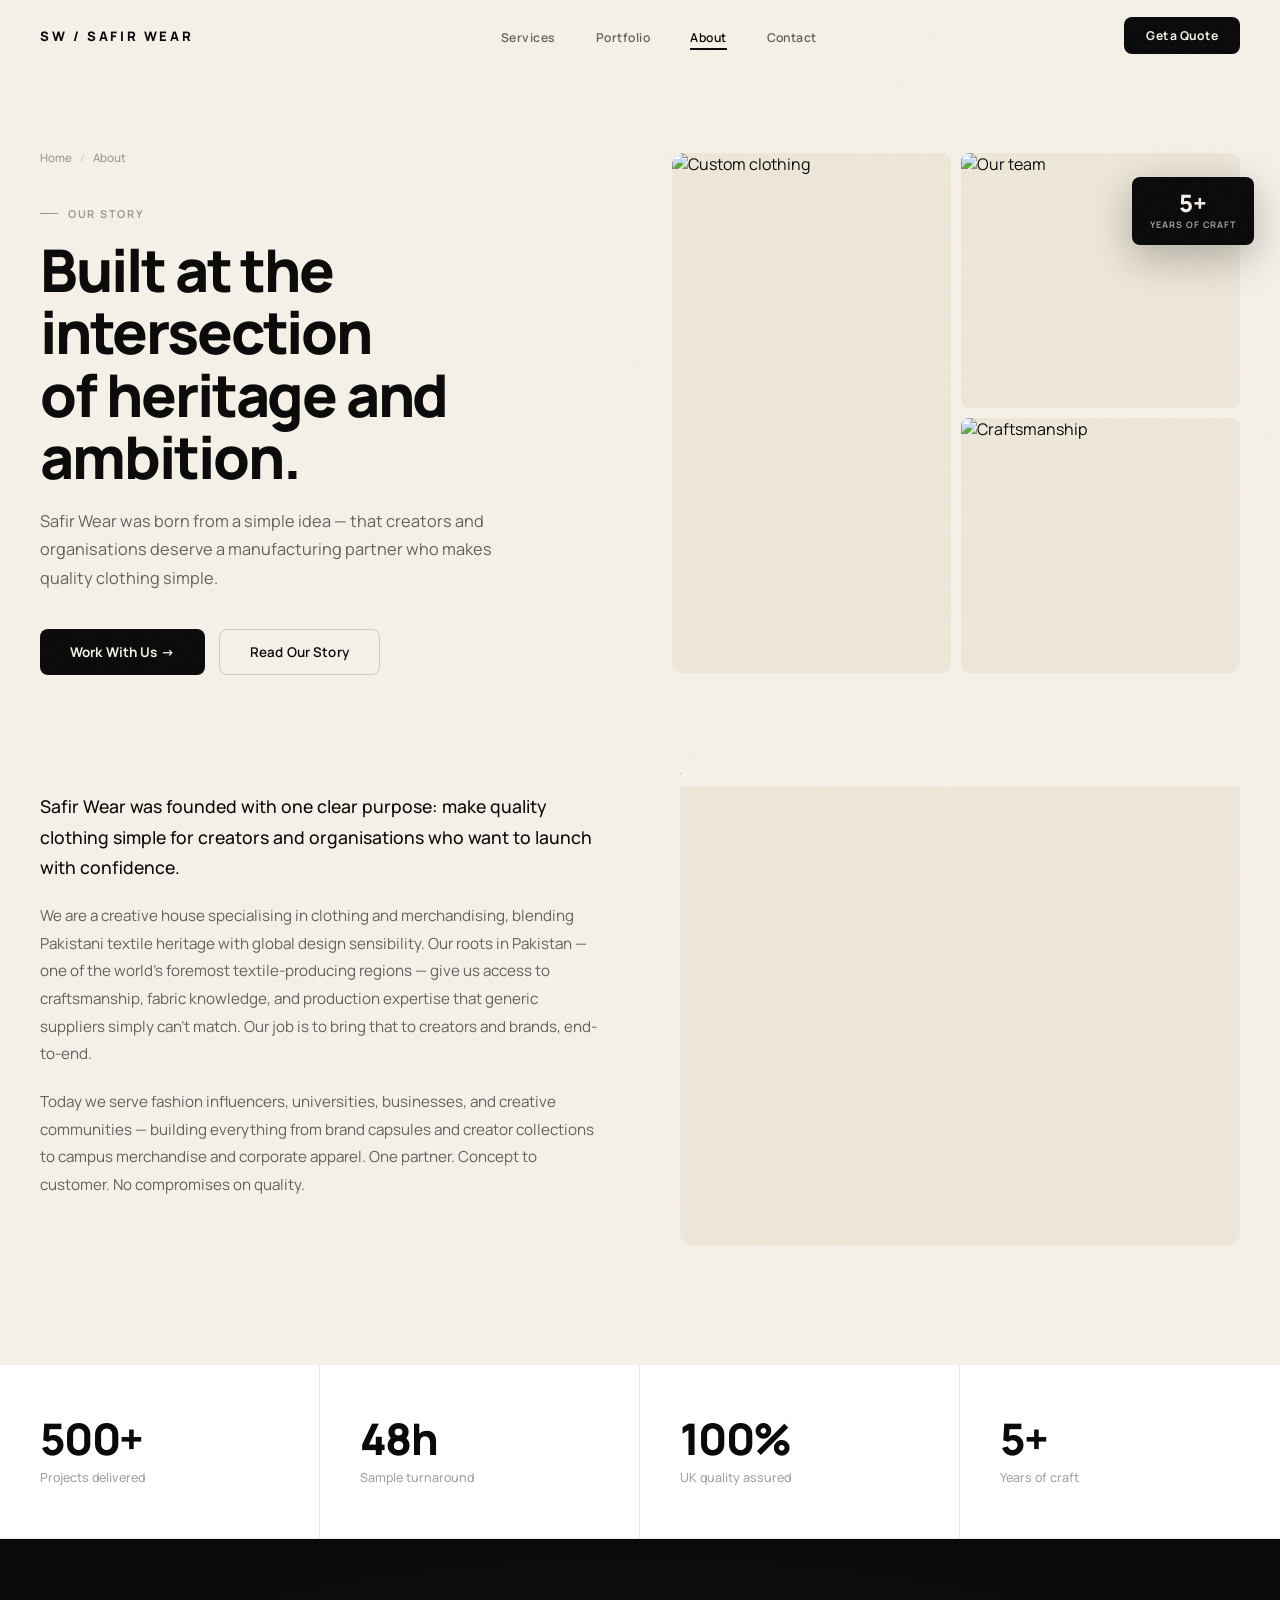
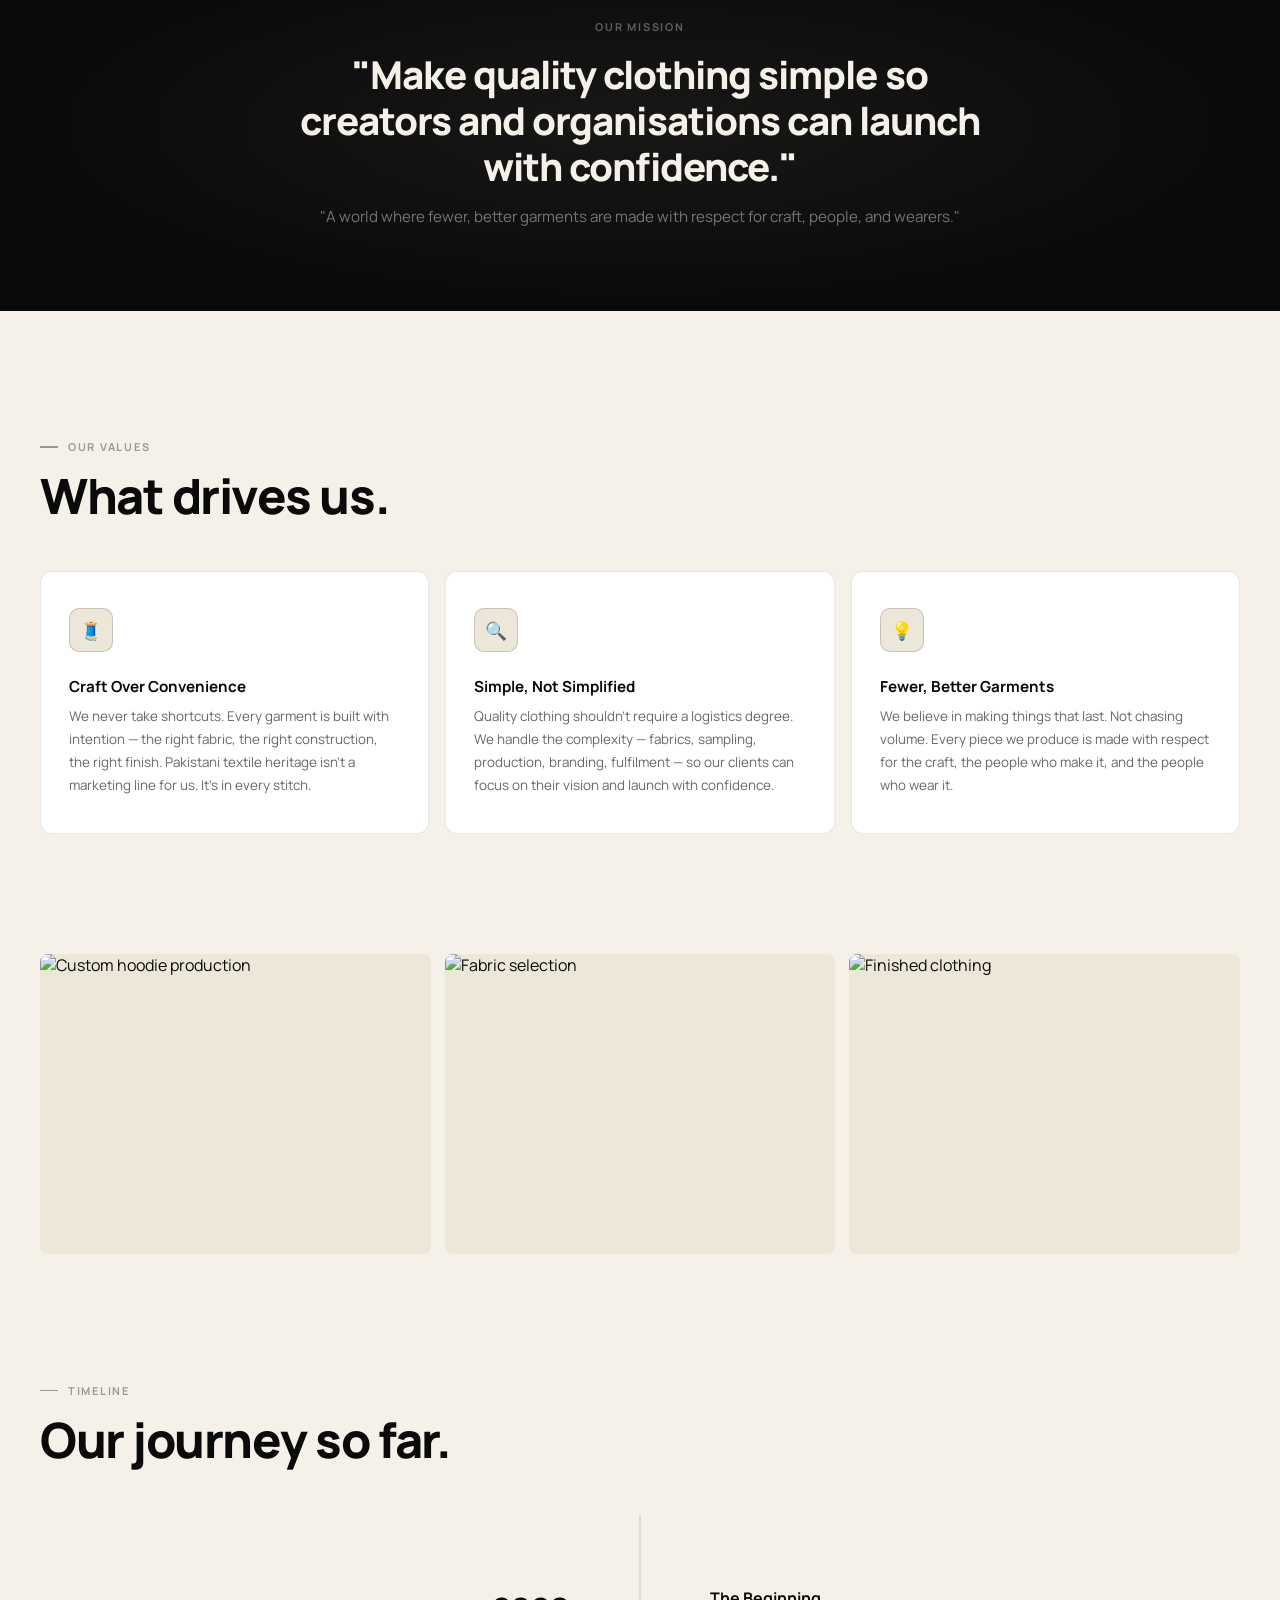
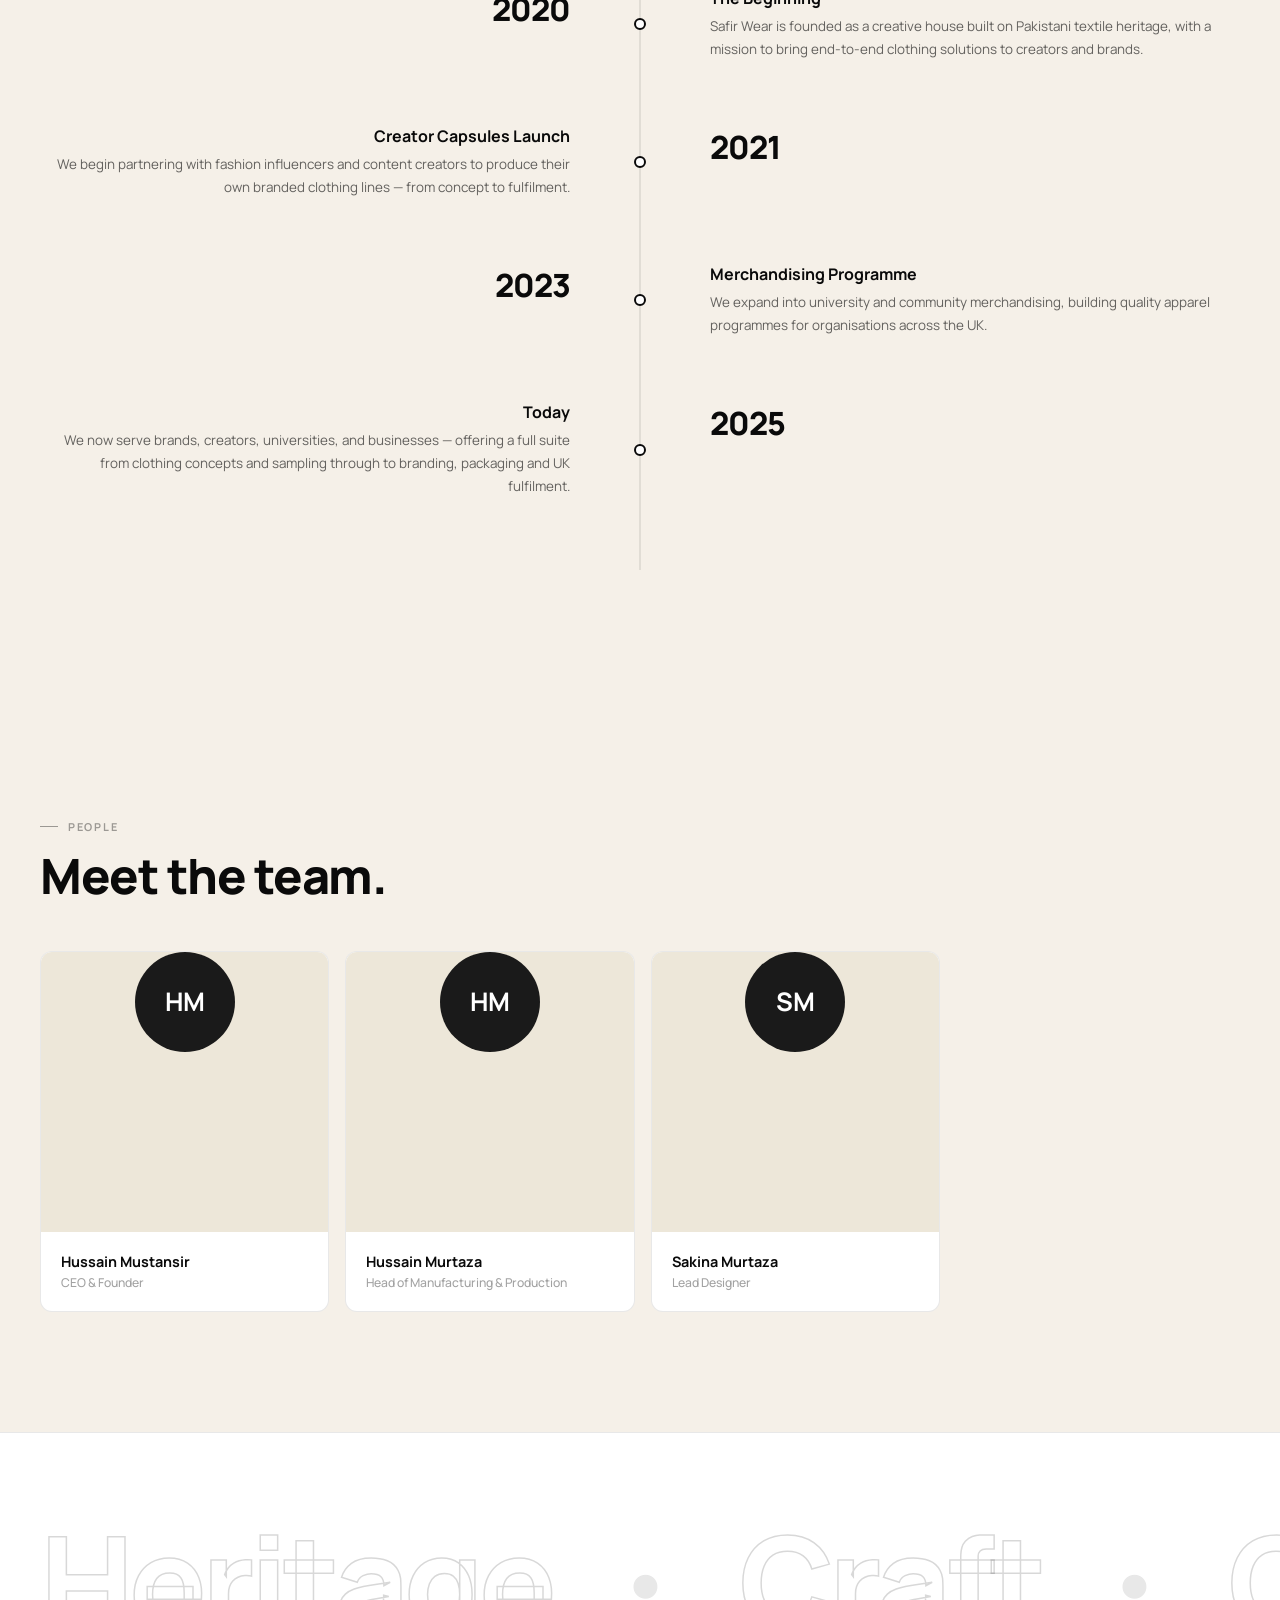
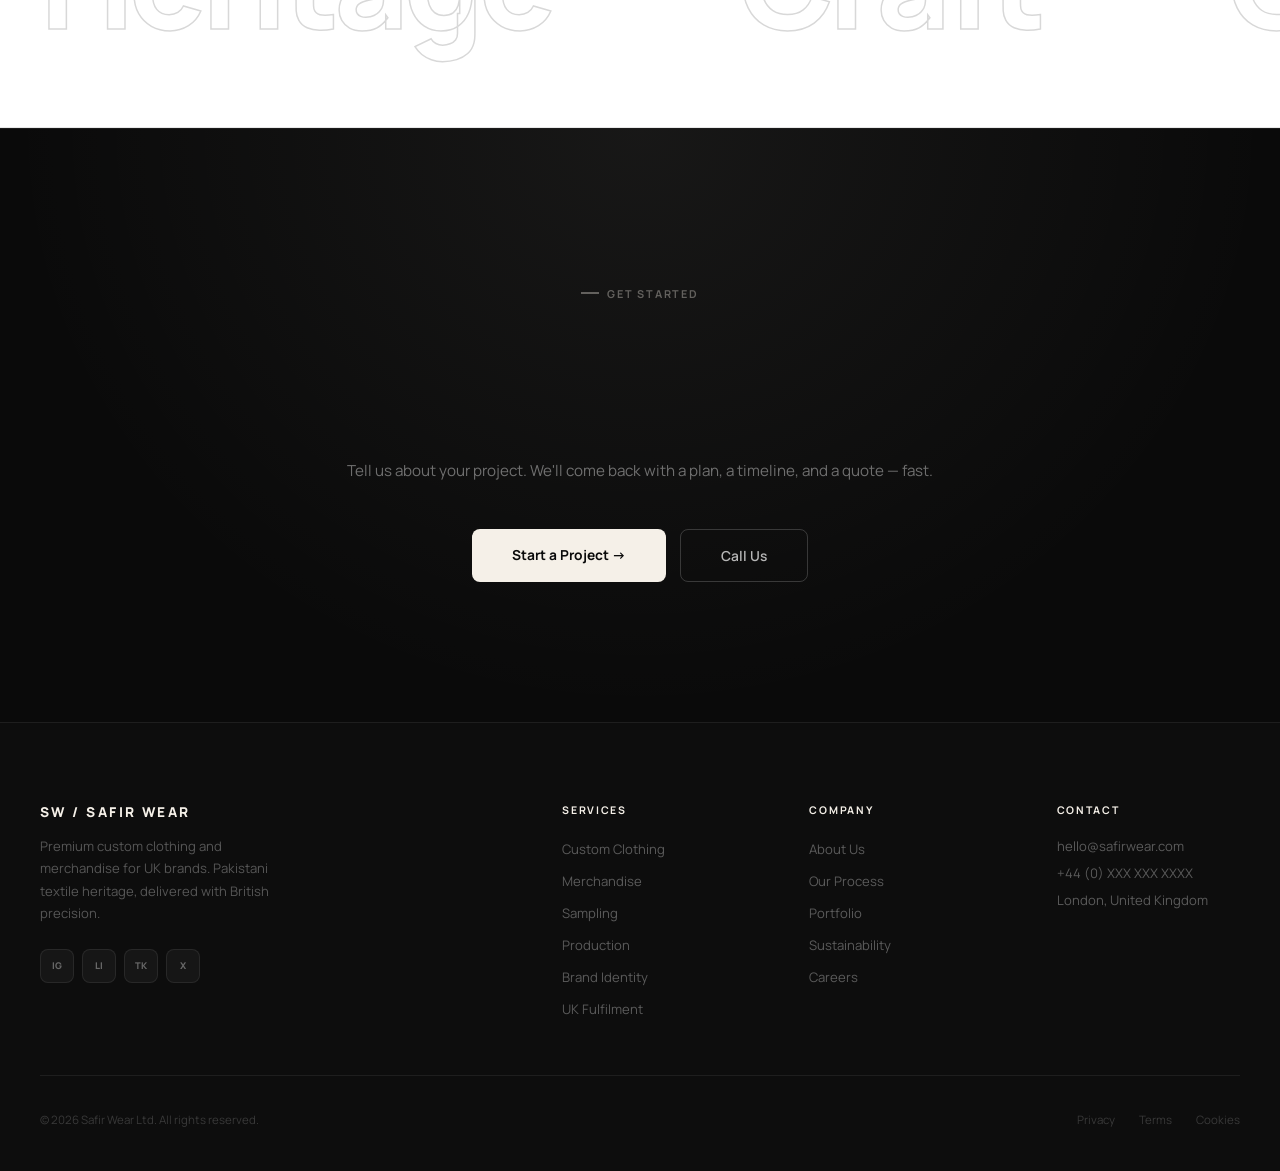
==== about.html @ 1f0162ca "Initial commit — Safir Wear website" ====
<!DOCTYPE html>
<html lang="en">
<head>
  <meta charset="UTF-8">
  <meta name="viewport" content="width=device-width, initial-scale=1.0">
  <title>About — Safir Wear | Our Story, Values & Team</title>
  <meta name="description" content="Learn about Safir Wear — premium custom clothing and merchandise for UK brands. Pakistani textile heritage, delivered with British precision. Meet the team behind the craft.">
  <link rel="preconnect" href="https://fonts.googleapis.com">
  <link rel="preconnect" href="https://fonts.gstatic.com" crossorigin>
  <link href="https://fonts.googleapis.com/css2?family=Manrope:wght@300;400;500;600;700;800&display=swap" rel="stylesheet">
  <link rel="stylesheet" href="css/style.css">
  <style>
    /* Team avatar fallback */
    .team-avatar {
      width: 100px;
      height: 100px;
      border-radius: 50%;
      background: #1a1a1a;
      color: #fff;
      display: flex;
      align-items: center;
      justify-content: center;
      font-size: 1.6rem;
      font-weight: 700;
      margin: 0 auto 16px;
      font-family: 'Manrope', sans-serif;
    }
    /* Force animated elements visible */
    .value-card,
    .timeline-item,
    .team-card,
    .faq-item,
    .img-row {
      opacity: 1 !important;
      transform: none !important;
      visibility: visible !important;
    }
    /* Ensure story section has no gap */
    #our-story {
      padding-top: 0;
    }
  </style>
</head>
<body>

<!-- PRELOADER -->
<div class="preloader">
  <div class="preloader-logo">Safir Wear</div>
  <div class="preloader-bar-wrap"><div class="preloader-bar"></div></div>
</div>

<!-- CUSTOM CURSOR -->
<div class="cursor"></div>

<!-- GRAIN -->
<div class="grain"></div>

<!-- PAGE TRANSITION -->
<div class="page-transition"></div>

<!-- ─── NAV ─── -->
<nav id="nav">
  <a href="index.html" class="nav-logo">SW / Safir Wear</a>
  <ul class="nav-links">
    <li><a href="services.html">Services</a></li>
    <li><a href="portfolio.html">Portfolio</a></li>
    <li><a href="about.html" class="active">About</a></li>
    <li><a href="contact.html">Contact</a></li>
  </ul>
  <div class="nav-right">
    <a href="contact.html" class="btn-nav magnetic">Get a Quote</a>
    <div class="nav-burger" id="burger"><span></span><span></span><span></span></div>
  </div>
</nav>

<div class="mob-menu" id="mobMenu">
  <a href="index.html">Home</a>
  <a href="services.html">Services</a>
  <a href="portfolio.html">Portfolio</a>
  <a href="about.html">About</a>
  <a href="contact.html">Contact</a>
  <a href="contact.html" class="mob-cta">Get a Quote</a>
</div>

<!-- ═══════════════════════════════════════
     PAGE HERO
════════════════════════════════════════ -->
<section class="page-hero">
  <div class="page-hero-content">
    <div class="page-hero-breadcrumb rv">
      <a href="index.html">Home</a> <span class="sep">/</span> About
    </div>
    <div class="page-hero-tag rv d1">Our Story</div>
    <h1 class="page-hero-h1 rv d2">Built at the intersection<br>of heritage and ambition.</h1>
    <p class="page-hero-sub rv d3">Safir Wear was born from a simple idea — that creators and organisations deserve a manufacturing partner who makes quality clothing simple.</p>
    <div class="page-hero-actions rv d4">
      <a href="contact.html" class="btn-primary magnetic">Work With Us <span>→</span></a>
      <a href="#our-story" class="btn-secondary magnetic">Read Our Story</a>
    </div>
  </div>
  <div class="page-hero-visual">
    <div class="page-hero-grid">
      <div class="ph-item">
        <img src="https://images.unsplash.com/photo-1523381210434-271e8be1f52b?w=600&q=80&fit=crop" alt="Custom clothing" loading="lazy">
        <span class="ph-tag">Clothing</span>
      </div>
      <div class="ph-item">
        <img src="https://images.unsplash.com/photo-1507003211169-0a1dd7228f2d?w=500&q=80&fit=crop" alt="Our team" loading="lazy">
        <span class="ph-tag">Our People</span>
      </div>
      <div class="ph-item">
        <img src="https://images.unsplash.com/photo-1620799140408-edc6dcb6d633?w=500&q=80&fit=crop" alt="Craftsmanship" loading="lazy">
        <span class="ph-tag">Craft</span>
      </div>
    </div>
    <div class="page-hero-badge">
      <div class="badge-num">5+</div>
      <div class="badge-label">Years of craft</div>
    </div>
  </div>
</section>

<!-- ═══════════════════════════════════════
     STORY
════════════════════════════════════════ -->
<section class="section" id="our-story">
  <div class="story-section">
    <div class="story-text">
      <p class="rv">Safir Wear was founded with one clear purpose: make quality clothing simple for creators and organisations who want to launch with confidence.</p>

      <p class="rv d1">We are a creative house specialising in clothing and merchandising, blending Pakistani textile heritage with global design sensibility. Our roots in Pakistan — one of the world's foremost textile-producing regions — give us access to craftsmanship, fabric knowledge, and production expertise that generic suppliers simply can't match. Our job is to bring that to creators and brands, end-to-end.</p>

      <p class="rv d2">Today we serve fashion influencers, universities, businesses, and creative communities — building everything from brand capsules and creator collections to campus merchandise and corporate apparel. One partner. Concept to customer. No compromises on quality.</p>
    </div>
    <div class="story-img rv-right">
      <div class="img-reveal">
        <div class="parallax-wrap">
          <img src="https://images.unsplash.com/photo-1489987707025-afc232f7ea0f?w=800&q=80&fit=crop" alt="Clothing craftsmanship" class="parallax-img" loading="lazy">
        </div>
      </div>
    </div>
  </div>
</section>

<!-- ─── STATS ─── -->
<div class="stats-strip">
  <div class="stat-box">
    <div class="stat-n" data-target="500" data-suffix="+">500+</div>
    <div class="stat-l">Projects delivered</div>
  </div>
  <div class="stat-box">
    <div class="stat-n" data-target="48" data-suffix="h">48h</div>
    <div class="stat-l">Sample turnaround</div>
  </div>
  <div class="stat-box">
    <div class="stat-n" data-target="100" data-suffix="%">100%</div>
    <div class="stat-l">UK quality assured</div>
  </div>
  <div class="stat-box">
    <div class="stat-n" data-target="5" data-suffix="+">5+</div>
    <div class="stat-l">Years of craft</div>
  </div>
</div>

<!-- ─── MISSION BANNER ─── -->
<div class="mission-banner">
  <div class="mission-banner-inner">
    <div class="mission-banner-tag rv">Our Mission</div>
    <h2 class="mission-banner-h rv d1">"Make quality clothing simple so creators and organisations can launch with confidence."</h2>
    <p class="mission-banner-text rv d2">"A world where fewer, better garments are made with respect for craft, people, and wearers."</p>
  </div>
</div>

<!-- ═══════════════════════════════════════
     VALUES
════════════════════════════════════════ -->
<section class="section">
  <div class="sh-row" style="margin-bottom:48px;">
    <div>
      <div class="tag rv">Our Values</div>
      <h2 class="section-h rv d1">What drives us.</h2>
    </div>
  </div>

  <div class="values-grid">
    <div class="value-card">
      <div class="value-icon">🧵</div>
      <div class="value-title">Craft Over Convenience</div>
      <div class="value-text">We never take shortcuts. Every garment is built with intention — the right fabric, the right construction, the right finish. Pakistani textile heritage isn't a marketing line for us. It's in every stitch.</div>
    </div>
    <div class="value-card">
      <div class="value-icon">🔍</div>
      <div class="value-title">Simple, Not Simplified</div>
      <div class="value-text">Quality clothing shouldn't require a logistics degree. We handle the complexity — fabrics, sampling, production, branding, fulfilment — so our clients can focus on their vision and launch with confidence.</div>
    </div>
    <div class="value-card">
      <div class="value-icon">💡</div>
      <div class="value-title">Fewer, Better Garments</div>
      <div class="value-text">We believe in making things that last. Not chasing volume. Every piece we produce is made with respect for the craft, the people who make it, and the people who wear it.</div>
    </div>
  </div>
</section>

<!-- ─── IMAGE ROW ─── -->
<div class="img-row">
  <div class="img-row-item">
    <img src="https://images.unsplash.com/photo-1620799140408-edc6dcb6d633?w=600&q=80&fit=crop" alt="Custom hoodie production" loading="lazy">
  </div>
  <div class="img-row-item">
    <img src="https://images.unsplash.com/photo-1489987707025-afc232f7ea0f?w=600&q=80&fit=crop" alt="Fabric selection" loading="lazy">
  </div>
  <div class="img-row-item">
    <img src="https://images.unsplash.com/photo-1523381210434-271e8be1f52b?w=600&q=80&fit=crop" alt="Finished clothing" loading="lazy">
  </div>
</div>

<!-- ═══════════════════════════════════════
     TIMELINE
════════════════════════════════════════ -->
<section class="section-full">
  <div class="inner">
    <div class="sh-row" style="margin-bottom:48px;">
      <div>
        <div class="tag rv">Timeline</div>
        <h2 class="section-h rv d1">Our journey so far.</h2>
      </div>
    </div>

    <div class="timeline">
      <div class="timeline-item">
        <div class="timeline-year">2020</div>
        <div class="timeline-content">
          <h4>The Beginning</h4>
          <p>Safir Wear is founded as a creative house built on Pakistani textile heritage, with a mission to bring end-to-end clothing solutions to creators and brands.</p>
        </div>
      </div>
      <div class="timeline-item">
        <div class="timeline-year">2021</div>
        <div class="timeline-content">
          <h4>Creator Capsules Launch</h4>
          <p>We begin partnering with fashion influencers and content creators to produce their own branded clothing lines — from concept to fulfilment.</p>
        </div>
      </div>
      <div class="timeline-item">
        <div class="timeline-year">2023</div>
        <div class="timeline-content">
          <h4>Merchandising Programme</h4>
          <p>We expand into university and community merchandising, building quality apparel programmes for organisations across the UK.</p>
        </div>
      </div>
      <div class="timeline-item">
        <div class="timeline-year">2025</div>
        <div class="timeline-content">
          <h4>Today</h4>
          <p>We now serve brands, creators, universities, and businesses — offering a full suite from clothing concepts and sampling through to branding, packaging and UK fulfilment.</p>
        </div>
      </div>
    </div>
  </div>
</section>

<!-- ═══════════════════════════════════════
     TEAM
════════════════════════════════════════ -->
<section class="section">
  <div class="sh-row" style="margin-bottom:48px;">
    <div>
      <div class="tag rv">People</div>
      <h2 class="section-h rv d1">Meet the team.</h2>
    </div>
  </div>

  <div class="team-grid" style="grid-template-columns: repeat(3, 1fr); max-width: 900px;">
    <div class="team-card">
      <div class="team-photo">
        <!-- Replace with real photo of Hussain Mustansir -->
        <div class="team-avatar">HM</div>
      </div>
      <div class="team-info">
        <div class="team-name">Hussain Mustansir</div>
        <div class="team-role">CEO &amp; Founder</div>
      </div>
    </div>
    <div class="team-card">
      <div class="team-photo">
        <!-- Replace with real photo of Hussain Murtaza -->
        <div class="team-avatar">HM</div>
      </div>
      <div class="team-info">
        <div class="team-name">Hussain Murtaza</div>
        <div class="team-role">Head of Manufacturing &amp; Production</div>
      </div>
    </div>
    <div class="team-card">
      <div class="team-photo">
        <!-- Replace with real photo of Sakina Murtaza -->
        <div class="team-avatar">SM</div>
      </div>
      <div class="team-info">
        <div class="team-name">Sakina Murtaza</div>
        <div class="team-role">Lead Designer</div>
      </div>
    </div>
  </div>
</section>

<!-- ─── HORIZONTAL TEXT ─── -->
<div class="horiz-text">
  <div class="horiz-text-inner">
    <span class="horiz-text-item">Heritage</span>
    <span class="horiz-text-sep">•</span>
    <span class="horiz-text-item">Craft</span>
    <span class="horiz-text-sep">•</span>
    <span class="horiz-text-item">Quality</span>
    <span class="horiz-text-sep">•</span>
    <span class="horiz-text-item">Precision</span>
    <span class="horiz-text-sep">•</span>
    <span class="horiz-text-item">Trust</span>
    <span class="horiz-text-sep">•</span>
    <span class="horiz-text-item">Heritage</span>
    <span class="horiz-text-sep">•</span>
    <span class="horiz-text-item">Craft</span>
  </div>
</div>

<!-- ═══════════════════════════════════════
     CTA
════════════════════════════════════════ -->
<section id="cta">
  <div class="cta-inner">
    <div class="cta-tag rv">Get Started</div>
    <h2 class="cta-h rv d1">
      <span class="split-line"><span class="split-line-inner">Ready to build something</span></span>
      <span class="split-line"><span class="split-line-inner">your brand is <em>proud of?</em></span></span>
    </h2>
    <p class="cta-sub rv d2">
      Tell us about your project. We'll come back with a plan, a timeline, and a quote — fast.
    </p>
    <div class="cta-btns rv d3">
      <a href="contact.html" class="btn-cta-lg magnetic">Start a Project <span>&rarr;</span></a>
      <a href="tel:+440000000000" class="btn-cta-ghost magnetic">Call Us</a>
    </div>
  </div>
</section>

<!-- ═══════════════════════════════════════
     FOOTER
════════════════════════════════════════ -->
<footer>
  <div class="foot-inner">
    <div class="foot-top">
      <div>
        <div class="foot-logo">SW / Safir Wear</div>
        <p class="foot-desc">Premium custom clothing and merchandise for UK brands. Pakistani textile heritage, delivered with British precision.</p>
        <div class="foot-socials">
          <a href="#" class="soc" aria-label="Instagram">IG</a>
          <a href="#" class="soc" aria-label="LinkedIn">LI</a>
          <a href="#" class="soc" aria-label="TikTok">TK</a>
          <a href="#" class="soc" aria-label="X">X</a>
        </div>
      </div>
      <div class="foot-col">
        <h4>Services</h4>
        <ul>
          <li><a href="services.html">Custom Clothing</a></li>
          <li><a href="services.html">Merchandise</a></li>
          <li><a href="services.html">Sampling</a></li>
          <li><a href="services.html">Production</a></li>
          <li><a href="services.html">Brand Identity</a></li>
          <li><a href="services.html">UK Fulfilment</a></li>
        </ul>
      </div>
      <div class="foot-col">
        <h4>Company</h4>
        <ul>
          <li><a href="about.html">About Us</a></li>
          <li><a href="services.html">Our Process</a></li>
          <li><a href="portfolio.html">Portfolio</a></li>
          <li><a href="about.html">Sustainability</a></li>
          <li><a href="contact.html">Careers</a></li>
        </ul>
      </div>
      <div class="foot-col">
        <h4>Contact</h4>
        <div class="foot-contact-line"><a href="mailto:hello@safirwear.com">hello@safirwear.com</a></div>
        <div class="foot-contact-line"><a href="tel:+440000000000">+44 (0) XXX XXX XXXX</a></div>
        <div class="foot-contact-line">London, United Kingdom</div>
      </div>
    </div>
    <div class="foot-bottom">
      <div class="foot-copy">&copy; 2026 Safir Wear Ltd. All rights reserved.</div>
      <div class="foot-legal">
        <a href="#">Privacy</a>
        <a href="#">Terms</a>
        <a href="#">Cookies</a>
      </div>
    </div>
  </div>
</footer>

<!-- SCRIPTS -->
<script src="https://cdn.jsdelivr.net/npm/lenis@1.1.14/dist/lenis.min.js"></script>
<script src="https://cdn.jsdelivr.net/npm/gsap@3.12.5/dist/gsap.min.js"></script>
<script src="https://cdn.jsdelivr.net/npm/gsap@3.12.5/dist/ScrollTrigger.min.js"></script>
<script src="js/main.js"></script>
<script>
  // Universal animation failsafe — force any stuck invisible elements visible after 600ms
  document.addEventListener('DOMContentLoaded', function () {
    setTimeout(function () {
      var selectors = [
        '[class*="animate"]',
        '[class*="reveal"]',
        '[class*="fade"]',
        '[class*="hidden"]',
        '.rv', '.rv-left', '.rv-right', '.rv-scale',
        '.value-card', '.timeline-item', '.team-card',
        '.faq-item', '.img-row', '.port-case'
      ];
      var elements = document.querySelectorAll(selectors.join(','));
      elements.forEach(function (el) {
        var style = window.getComputedStyle(el);
        var opacity = parseFloat(style.opacity);
        var visibility = style.visibility;
        if (opacity < 0.1 || visibility === 'hidden') {
          el.style.opacity = '1';
          el.style.transform = 'none';
          el.style.visibility = 'visible';
          el.style.transition = 'none';
        }
      });
    }, 600);
  });
</script>
</body>
</html>
---- css/style.css ----
/* =============================================================
   SAFIR WEAR — Premium Design System
   ============================================================= */

/* ─── TOKENS ─── */
:root {
  --bg:         #F5F0E8;
  --bg-2:       #FFFFFF;
  --bg-3:       #EDE7D9;
  --border:     rgba(10,10,10,0.09);
  --border-md:  rgba(10,10,10,0.16);
  --ink:        #0A0A0A;
  --ink-2:      rgba(10,10,10,0.62);
  --ink-3:      rgba(10,10,10,0.38);
  --accent:     #0A0A0A;
  --accent-dim: rgba(10,10,10,0.05);
  --ff:         'Manrope', sans-serif;
  --radius:     12px;
  --radius-sm:  8px;
  --ease-out:   cubic-bezier(.22,1,.36,1);
  --ease-in-out:cubic-bezier(.65,0,.35,1);
  --ease-spring:cubic-bezier(.34,1.56,.64,1);
}

/* ─── RESET ─── */
*, *::before, *::after { margin:0; padding:0; box-sizing:border-box; }
html { font-size: 16px; }
body {
  font-family: var(--ff);
  background: var(--bg);
  color: var(--ink);
  -webkit-font-smoothing: antialiased;
  -moz-osx-font-smoothing: grayscale;
  overflow-x: hidden;
}
a { text-decoration:none; color:inherit; }
img { display:block; max-width:100%; }
button { border:none; background:none; cursor:pointer; font-family:var(--ff); }
ul { list-style:none; }

/* ─── SELECTION ─── */
::selection { background: var(--ink); color: var(--bg); }

/* ─── SMOOTH SCROLL (Lenis) ─── */
html.lenis, html.lenis body { height: auto; }
.lenis.lenis-smooth { scroll-behavior: auto !important; }
.lenis.lenis-smooth [data-lenis-prevent] { overscroll-behavior: contain; }

/* =============================================================
   PRELOADER
   ============================================================= */
.preloader {
  position: fixed; inset: 0; z-index: 9999;
  background: var(--ink);
  display: flex; align-items: center; justify-content: center;
  flex-direction: column; gap: 24px;
}
.preloader-logo {
  font-size: 1.1rem; font-weight: 800; letter-spacing: .22em;
  text-transform: uppercase; color: var(--bg);
  opacity: 0; transform: translateY(12px);
  animation: preloaderFadeIn .6s var(--ease-out) .2s forwards;
}
.preloader-bar-wrap {
  width: 120px; height: 2px; background: rgba(245,240,232,.15);
  border-radius: 2px; overflow: hidden;
}
.preloader-bar {
  width: 0; height: 100%; background: var(--bg);
  animation: preloaderBar 1.8s var(--ease-in-out) .4s forwards;
}
.preloader.done {
  animation: preloaderOut .8s var(--ease-out) forwards;
}
@keyframes preloaderFadeIn {
  to { opacity: 1; transform: translateY(0); }
}
@keyframes preloaderBar {
  to { width: 100%; }
}
@keyframes preloaderOut {
  0%   { clip-path: inset(0 0 0 0); }
  100% { clip-path: inset(0 0 100% 0); }
}

/* =============================================================
   CUSTOM CURSOR
   ============================================================= */
.cursor {
  position: fixed; top: 0; left: 0; z-index: 9998;
  width: 8px; height: 8px; border-radius: 50%;
  background: var(--ink);
  pointer-events: none;
  transform: translate(-50%, -50%);
  transition: width .3s var(--ease-spring), height .3s var(--ease-spring),
              background .3s, opacity .3s;
  mix-blend-mode: difference;
  opacity: 0;
}
.cursor.visible { opacity: 1; }
.cursor.hovering {
  width: 48px; height: 48px;
  background: var(--bg);
  mix-blend-mode: difference;
}
.cursor.clicking { transform: translate(-50%, -50%) scale(.8); }
@media (pointer: coarse) { .cursor { display: none !important; } }

/* =============================================================
   GRAIN OVERLAY
   ============================================================= */
.grain {
  position: fixed; inset: -50%; z-index: 9990;
  width: 200%; height: 200%;
  background-image: url("data:image/svg+xml,%3Csvg viewBox='0 0 256 256' xmlns='http://www.w3.org/2000/svg'%3E%3Cfilter id='n'%3E%3CfeTurbulence type='fractalNoise' baseFrequency='.85' numOctaves='4' stitchTiles='stitch'/%3E%3C/filter%3E%3Crect width='100%25' height='100%25' filter='url(%23n)' opacity='.04'/%3E%3C/svg%3E");
  pointer-events: none;
  opacity: .55;
  animation: grainShift 8s steps(10) infinite;
}
@keyframes grainShift {
  0%, 100% { transform: translate(0,0); }
  10% { transform: translate(-5%,-10%); }
  30% { transform: translate(3%,-15%); }
  50% { transform: translate(12%,9%); }
  70% { transform: translate(9%,4%); }
  90% { transform: translate(-1%,7%); }
}

/* =============================================================
   PAGE TRANSITION OVERLAY
   ============================================================= */
.page-transition {
  position: fixed; inset: 0; z-index: 9995;
  background: var(--ink);
  transform: scaleY(0);
  transform-origin: bottom;
  pointer-events: none;
}
.page-transition.entering {
  animation: ptEnter .5s var(--ease-out) forwards;
}
.page-transition.leaving {
  animation: ptLeave .5s var(--ease-out) forwards;
}
@keyframes ptEnter {
  0%   { transform: scaleY(0); transform-origin: bottom; }
  100% { transform: scaleY(1); transform-origin: bottom; }
}
@keyframes ptLeave {
  0%   { transform: scaleY(1); transform-origin: top; }
  100% { transform: scaleY(0); transform-origin: top; }
}

/* =============================================================
   NAVIGATION
   ============================================================= */
nav {
  position: fixed; inset: 0 0 auto; z-index: 100;
  display: flex; align-items: center; justify-content: space-between;
  padding: 0 40px; height: 72px;
  border-bottom: 1px solid transparent;
  transition: background .4s, border-color .4s, backdrop-filter .4s, height .4s;
}
nav.stuck {
  background: rgba(245,240,232,0.92);
  backdrop-filter: blur(20px); -webkit-backdrop-filter: blur(20px);
  border-color: var(--border);
  height: 64px;
}
.nav-logo {
  font-size: .82rem; font-weight: 800; letter-spacing: .2em;
  text-transform: uppercase; color: var(--ink);
  transition: opacity .2s;
}
.nav-logo:hover { opacity: .6; }
.nav-links { display:flex; align-items:center; gap:40px; }
.nav-links a {
  font-size: .76rem; font-weight: 600; color: var(--ink-2);
  letter-spacing: .04em; position: relative;
  transition: color .3s;
}
.nav-links a::after {
  content: ''; position: absolute; bottom: -4px; left: 0;
  width: 0; height: 1.5px; background: var(--ink);
  transition: width .3s var(--ease-out);
}
.nav-links a:hover { color: var(--ink); }
.nav-links a:hover::after { width: 100%; }
.nav-links a.active { color: var(--ink); }
.nav-links a.active::after { width: 100%; }
.nav-right { display:flex; align-items:center; gap:14px; }
.btn-nav {
  display: inline-flex; align-items: center;
  background: var(--ink); color: var(--bg);
  font-family: var(--ff); font-size: .76rem; font-weight: 700;
  padding: 10px 22px; border-radius: var(--radius-sm);
  letter-spacing: .02em;
  transition: transform .3s var(--ease-spring), box-shadow .3s;
}
.btn-nav:hover {
  transform: translateY(-2px);
  box-shadow: 0 8px 24px rgba(10,10,10,.2);
}
.nav-burger { display:none; flex-direction:column; gap:5px; cursor:pointer; padding:6px; }
.nav-burger span {
  display:block; width:22px; height:1.5px; background:var(--ink);
  transition: all .4s var(--ease-out);
  transform-origin: center;
}
.nav-burger.open span:nth-child(1) { transform: rotate(45deg) translate(4px, 4px); }
.nav-burger.open span:nth-child(2) { opacity: 0; transform: scaleX(0); }
.nav-burger.open span:nth-child(3) { transform: rotate(-45deg) translate(4px, -4px); }

/* ─── MOBILE MENU ─── */
.mob-menu {
  position: fixed; inset: 0; z-index: 99;
  background: var(--bg);
  display: flex; flex-direction: column; align-items: flex-start; justify-content: center;
  padding: 80px 40px; gap: 6px;
  clip-path: inset(0 0 100% 0);
  transition: clip-path .6s var(--ease-out);
}
.mob-menu.open { clip-path: inset(0 0 0 0); }
.mob-menu a {
  font-size: clamp(1.8rem, 5vw, 2.8rem); font-weight: 800; color: var(--ink);
  padding: 8px 0; transition: opacity .2s;
  opacity: 0; transform: translateY(20px);
}
.mob-menu.open a {
  opacity: 1; transform: translateY(0);
  transition: opacity .5s var(--ease-out), transform .5s var(--ease-out);
}
.mob-menu.open a:nth-child(1) { transition-delay: .15s; }
.mob-menu.open a:nth-child(2) { transition-delay: .2s; }
.mob-menu.open a:nth-child(3) { transition-delay: .25s; }
.mob-menu.open a:nth-child(4) { transition-delay: .3s; }
.mob-menu.open a:nth-child(5) { transition-delay: .35s; }
.mob-menu.open a:nth-child(6) { transition-delay: .4s; }
.mob-menu.open a:nth-child(7) { transition-delay: .45s; }
.mob-menu a:hover { opacity: .4; }
.mob-cta {
  margin-top: 32px; background: var(--ink); color: var(--bg) !important;
  font-size: 1rem !important; padding: 16px 36px; border-radius: var(--radius-sm);
  display: inline-block;
}

/* =============================================================
   BUTTONS
   ============================================================= */
.btn-primary {
  display: inline-flex; align-items: center; gap: 8px;
  background: var(--ink); color: var(--bg);
  font-family: var(--ff); font-size: .84rem; font-weight: 700;
  padding: 14px 30px; border-radius: var(--radius-sm);
  position: relative; overflow: hidden;
  transition: transform .4s var(--ease-spring), box-shadow .4s;
  letter-spacing: .01em;
}
.btn-primary::before {
  content: ''; position: absolute; inset: 0;
  background: rgba(245,240,232,.15);
  transform: translateX(-101%);
  transition: transform .45s var(--ease-out);
}
.btn-primary:hover::before { transform: translateX(0); }
.btn-primary:hover {
  transform: translateY(-3px);
  box-shadow: 0 14px 40px rgba(10,10,10,.22);
}

.btn-secondary {
  display: inline-flex; align-items: center; gap: 8px;
  background: transparent; border: 1.5px solid var(--border-md);
  color: var(--ink); font-family: var(--ff);
  font-size: .84rem; font-weight: 600;
  padding: 13px 30px; border-radius: var(--radius-sm);
  transition: border-color .3s, background .3s, transform .4s var(--ease-spring);
  letter-spacing: .01em;
}
.btn-secondary:hover {
  border-color: var(--ink); background: var(--bg-3);
  transform: translateY(-3px);
}

.btn-outline {
  display: inline-flex; align-items: center; gap: 8px;
  border: 1.5px solid var(--border-md); color: var(--ink);
  font-family: var(--ff); font-size: .84rem; font-weight: 600;
  padding: 13px 30px; border-radius: var(--radius-sm);
  background: var(--bg-2);
  transition: all .3s var(--ease-out);
}
.btn-outline:hover {
  background: var(--ink); color: var(--bg); border-color: var(--ink);
  transform: translateY(-2px);
}

/* ─── CTA BUTTONS (dark bg) ─── */
.btn-cta-lg {
  display:inline-flex; align-items:center; gap:8px;
  background:#F5F0E8; color:#0A0A0A;
  font-family:var(--ff); font-size:.86rem; font-weight:700;
  padding:16px 40px; border-radius:var(--radius-sm);
  position: relative; overflow: hidden;
  transition: transform .4s var(--ease-spring), box-shadow .4s;
}
.btn-cta-lg::before {
  content: ''; position: absolute; inset: 0;
  background: rgba(10,10,10,.08);
  transform: translateX(-101%);
  transition: transform .45s var(--ease-out);
}
.btn-cta-lg:hover::before { transform: translateX(0); }
.btn-cta-lg:hover {
  transform: translateY(-3px);
  box-shadow: 0 14px 40px rgba(245,240,232,.18);
}
.btn-cta-ghost {
  display:inline-flex; align-items:center; gap:8px;
  border:1px solid rgba(255,255,255,.18); color:rgba(255,255,255,.7);
  font-family:var(--ff); font-size:.86rem; font-weight:600;
  padding:16px 40px; border-radius:var(--radius-sm);
  transition: all .3s var(--ease-out);
}
.btn-cta-ghost:hover {
  border-color:rgba(255,255,255,.5); color:#fff;
  transform:translateY(-3px);
}

/* =============================================================
   TYPOGRAPHY & SECTION UTILITIES
   ============================================================= */
.section      { padding: 120px 40px; max-width: 1400px; margin: 0 auto; }
.section-full { padding: 120px 0; }
.section-full .inner { max-width: 1400px; margin: 0 auto; padding: 0 40px; }
.section-dark { background: var(--ink); color: var(--bg); }

.tag {
  display: inline-flex; align-items: center; gap: 10px;
  font-size: .68rem; font-weight: 700; letter-spacing: .16em;
  text-transform: uppercase; color: var(--ink-3); margin-bottom: 16px;
}
.tag::before { content:''; width:18px; height:1.5px; background:currentColor; }

.section-h {
  font-size: clamp(32px, 3.8vw, 56px); font-weight: 800;
  letter-spacing: -.03em; line-height: 1.08; color: var(--ink);
}
.section-sub {
  font-size: .95rem; font-weight: 400; line-height: 1.78;
  color: var(--ink-2); max-width: 480px; margin-top: 14px;
}
.sh-row {
  display: flex; justify-content: space-between; align-items: flex-end;
  gap: 40px; margin-bottom: 56px; flex-wrap: wrap;
}

/* =============================================================
   TEXT REVEAL ANIMATION
   ============================================================= */
.split-line {
  overflow: hidden; display: block;
}
.split-line-inner {
  display: block;
  transform: translateY(105%);
  transition: transform .8s var(--ease-out);
}
.split-line-inner.revealed { transform: translateY(0); }

/* =============================================================
   IMAGE REVEAL
   ============================================================= */
.img-reveal {
  position: relative; overflow: hidden;
}
.img-reveal::after {
  content: ''; position: absolute; inset: 0;
  background: var(--bg);
  transform-origin: right;
  transition: transform 1s var(--ease-out);
}
.img-reveal.revealed::after { transform: scaleX(0); }
.img-reveal img { transform: scale(1.15); transition: transform 1.2s var(--ease-out); }
.img-reveal.revealed img { transform: scale(1); }

/* =============================================================
   PARALLAX
   ============================================================= */
.parallax-wrap {
  overflow: hidden;
  position: relative;
}
.parallax-img {
  width: 100%; height: 120%;
  object-fit: cover;
  will-change: transform;
}

/* =============================================================
   HERO (HOME)
   ============================================================= */
#hero {
  min-height: 100vh;
  display: grid; grid-template-columns: 1fr 1fr;
  align-items: center; gap: 72px;
  padding: 140px 40px 100px;
  max-width: 1400px; margin: 0 auto;
  position: relative;
}
.hero-pill {
  display: inline-flex; align-items: center; gap: 8px;
  background: var(--bg-3); border: 1px solid var(--border-md);
  border-radius: 100px; padding: 7px 16px;
  font-size: .7rem; font-weight: 700; letter-spacing: .08em;
  text-transform: uppercase; color: var(--ink-2);
  margin-bottom: 32px;
}
.hero-pill-dot {
  width: 6px; height: 6px; border-radius: 50%;
  background: #3DAA6A; flex-shrink: 0;
  animation: pulse 2s ease infinite;
}
@keyframes pulse {
  0%,100% { opacity:1; transform:scale(1); }
  50%      { opacity:.4; transform:scale(.6); }
}

.hero-h1 {
  font-size: clamp(42px, 5.2vw, 76px); font-weight: 800;
  line-height: 1.04; letter-spacing: -.032em; margin-bottom: 24px;
  color: var(--ink);
}
.hero-h1 em {
  font-style: normal;
  background: linear-gradient(to right, var(--ink), var(--ink-2));
  -webkit-background-clip: text; background-clip: text;
  position: relative;
}
.hero-h1 em::after {
  content: ''; position: absolute; bottom: 2px; left: 0; right: 0;
  height: 3px; background: var(--bg-3); border-radius: 2px;
}

.hero-sub {
  font-size: 1.02rem; font-weight: 400; line-height: 1.78;
  color: var(--ink-2); margin-bottom: 44px; max-width: 460px;
}
.hero-actions { display:flex; align-items:center; gap:14px; flex-wrap:wrap; }

.hero-social-proof {
  display: flex; align-items: center; gap: 14px;
  margin-top: 52px; padding-top: 40px; border-top: 1px solid var(--border);
}
.proof-avatars { display:flex; }
.proof-avatar {
  width: 34px; height: 34px; border-radius: 50%;
  border: 2.5px solid var(--bg); margin-right: -9px;
  overflow: hidden; background: var(--bg-3); flex-shrink: 0;
}
.proof-avatar img { width:100%; height:100%; object-fit:cover; }
.proof-text { margin-left: 18px; }
.proof-text strong { font-size: .8rem; font-weight: 700; color: var(--ink); display:block; }
.proof-text span   { font-size: .72rem; color: var(--ink-3); margin-top: 2px; display:block; }

/* Hero visual */
.hero-right { position:relative; height:580px; }
.hero-visual-grid {
  display: grid; grid-template-columns: 1fr 1fr;
  grid-template-rows: 1fr 1fr; gap: 10px;
  height: 100%; border-radius: var(--radius); overflow: hidden;
}
.hv-item {
  border-radius: var(--radius-sm); overflow: hidden;
  position: relative; background: var(--bg-3);
}
.hv-item:nth-child(1) { grid-row: span 2; }
.hv-item img {
  width:100%; height:100%; object-fit:cover;
  transition: transform .8s var(--ease-out);
}
.hv-item:hover img { transform: scale(1.06); }
.hv-tag {
  position: absolute; bottom: 14px; left: 14px;
  background: rgba(245,240,232,.88); backdrop-filter: blur(10px);
  border: 1px solid var(--border-md); border-radius: 6px;
  padding: 6px 12px;
  font-size: .62rem; font-weight: 700; letter-spacing: .07em;
  text-transform: uppercase; color: var(--ink);
  transform: translateY(8px); opacity: 0;
  transition: all .4s var(--ease-out);
}
.hv-item:hover .hv-tag { transform: translateY(0); opacity: 1; }
.hero-badge {
  position: absolute; top: 24px; right: -16px; z-index: 10;
  background: var(--ink); color: var(--bg);
  border-radius: var(--radius-sm); padding: 14px 18px;
  text-align: center; box-shadow: 0 12px 40px rgba(10,10,10,.28);
  animation: badgeFloat 3s ease-in-out infinite;
}
@keyframes badgeFloat {
  0%,100% { transform: translateY(0); }
  50% { transform: translateY(-8px); }
}
.badge-num   { font-size: 1.7rem; font-weight: 800; line-height: 1; }
.badge-label { font-size: .56rem; font-weight: 700; letter-spacing: .1em; text-transform: uppercase; margin-top: 3px; color: rgba(245,240,232,.65); }

/* =============================================================
   TRUST MARQUEE
   ============================================================= */
.trust-bar {
  background: var(--bg-2);
  border-top: 1px solid var(--border); border-bottom: 1px solid var(--border);
  padding: 20px 0; overflow: hidden;
}
.trust-inner {
  display: flex; white-space: nowrap;
  animation: trustScroll 35s linear infinite;
}
.trust-item {
  display: inline-flex; align-items: center; gap: 10px;
  font-size: .68rem; font-weight: 600; letter-spacing: .16em;
  text-transform: uppercase; color: var(--ink-3);
  padding: 0 40px; flex-shrink: 0;
}
.trust-sep { width:3px; height:3px; border-radius:50%; background:var(--border-md); flex-shrink:0; }
@keyframes trustScroll { from { transform:translateX(0); } to { transform:translateX(-50%); } }
.trust-bar:hover .trust-inner { animation-play-state: paused; }

/* =============================================================
   STATS STRIP
   ============================================================= */
.stats-strip {
  display: grid; grid-template-columns: repeat(4,1fr);
  border-bottom: 1px solid var(--border); background: var(--bg-2);
}
.stat-box {
  padding: 52px 40px; border-right: 1px solid var(--border);
  transition: background .4s;
  position: relative; overflow: hidden;
}
.stat-box::before {
  content: ''; position: absolute; bottom: 0; left: 0; right: 0;
  height: 2px; background: var(--ink);
  transform: scaleX(0); transform-origin: left;
  transition: transform .6s var(--ease-out);
}
.stat-box:hover::before { transform: scaleX(1); }
.stat-box:last-child { border-right: none; }
.stat-box:hover { background: var(--bg-3); }
.stat-n {
  font-size: clamp(2.2rem, 3.4vw, 3.4rem); font-weight: 800;
  color: var(--ink); letter-spacing: -.035em; line-height: 1; margin-bottom: 8px;
}
.stat-l { font-size: .78rem; font-weight: 500; color: var(--ink-3); }
.stat-n[data-static] { font-size: clamp(1.4rem, 2.1vw, 2.1rem); white-space: nowrap; }

/* =============================================================
   SERVICES SECTION
   ============================================================= */
#services { background: var(--bg); border-top: 1px solid var(--border); }
.svc-grid {
  display: grid; grid-template-columns: repeat(3,1fr);
  gap: 2px; background: var(--border);
  border: 1px solid var(--border); border-radius: var(--radius); overflow: hidden;
}
.svc-card {
  background: var(--bg-2); padding: 40px 32px;
  transition: background .4s; position: relative; overflow: hidden;
  cursor: pointer;
}
.svc-card::after {
  content:''; position:absolute; bottom:0; left:0; right:0; height:2px;
  background:var(--ink); transform:scaleX(0); transform-origin:left;
  transition:transform .5s var(--ease-out);
}
.svc-card:hover { background: var(--bg); }
.svc-card:hover::after { transform:scaleX(1); }
.svc-card:hover .svc-icon { transform: scale(1.08) rotate(-3deg); }
.svc-icon {
  width: 44px; height: 44px; border-radius: 10px;
  background: var(--bg-3); border: 1px solid var(--border-md);
  display: flex; align-items: center; justify-content: center;
  font-size: 1.05rem; margin-bottom: 28px;
  transition: transform .5s var(--ease-spring);
}
.svc-n { font-size: 1.02rem; font-weight: 700; color: var(--ink); margin-bottom: 10px; letter-spacing: -.01em; }
.svc-t { font-size: .84rem; font-weight: 400; line-height: 1.72; color: var(--ink-2); }
.svc-num-badge { position:absolute; top:24px; right:28px; font-size:.62rem; font-weight:700; color:var(--ink-3); letter-spacing:.1em; }

/* =============================================================
   PROCESS SECTION
   ============================================================= */
#process { background: var(--bg-2); border-top: 1px solid var(--border); }
.proc-grid {
  display: grid; grid-template-columns: repeat(4,1fr);
  border: 1px solid var(--border); border-radius: var(--radius); overflow: hidden;
}
.proc-step {
  padding: 40px 28px; border-right: 1px solid var(--border);
  position: relative; background: var(--bg-2); transition: background .4s;
}
.proc-step:last-child { border-right: none; }
.proc-step:hover { background: var(--bg); }
.proc-num {
  font-size: .7rem; font-weight: 800; color: var(--ink);
  letter-spacing: .06em; margin-bottom: 20px;
  display: inline-flex; align-items: center; justify-content: center;
  width: 30px; height: 30px; border-radius: 8px;
  background: var(--bg-3); border: 1px solid var(--border-md);
  transition: background .3s, color .3s;
}
.proc-step:hover .proc-num { background: var(--ink); color: var(--bg); }
.proc-title { font-size: .95rem; font-weight: 700; color: var(--ink); margin-bottom: 10px; letter-spacing: -.01em; }
.proc-text  { font-size: .82rem; font-weight: 400; line-height: 1.72; color: var(--ink-2); }
.proc-arrow {
  position:absolute; top:44px; right:-10px; z-index:1;
  width:20px; height:20px; background:var(--bg-2);
  border:1px solid var(--border-md); border-radius:50%;
  display:flex; align-items:center; justify-content:center;
  transition: background .3s;
}
.proc-step:hover + .proc-step .proc-arrow,
.proc-step:hover .proc-arrow { background: var(--bg-3); }
.proc-step:last-child .proc-arrow { display:none; }

/* =============================================================
   PORTFOLIO SECTION
   ============================================================= */
#portfolio { background: var(--bg); border-top: 1px solid var(--border); }
.port-grid {
  display: grid;
  grid-template-columns: repeat(12,1fr);
  grid-template-rows: 320px 320px;
  gap: 14px;
}
.port-item {
  border-radius: var(--radius-sm); overflow: hidden;
  position: relative; cursor: pointer; background: var(--bg-3);
}
.port-item:nth-child(1) { grid-column: span 7; }
.port-item:nth-child(2) { grid-column: span 5; }
.port-item:nth-child(3) { grid-column: span 4; }
.port-item:nth-child(4) { grid-column: span 5; }
.port-item:nth-child(5) { grid-column: span 3; }
.port-item img {
  width:100%; height:100%; object-fit:cover;
  transition: transform 1s var(--ease-out);
}
.port-item:hover img { transform: scale(1.08); }
.port-overlay {
  position:absolute; inset:0;
  background: linear-gradient(to top, rgba(10,10,10,.72) 0%, transparent 50%);
  opacity:0; transition: opacity .45s var(--ease-out);
  display:flex; align-items:flex-end; padding:24px;
}
.port-item:hover .port-overlay { opacity:1; }
.port-label { font-size:.73rem; font-weight:700; letter-spacing:.1em; text-transform:uppercase; color:#F5F0E8; }

/* =============================================================
   HORIZONTAL SCROLL TEXT
   ============================================================= */
.horiz-text {
  overflow: hidden; padding: 60px 0;
  border-top: 1px solid var(--border);
  border-bottom: 1px solid var(--border);
  background: var(--bg-2);
}
.horiz-text-inner {
  display: flex; white-space: nowrap;
  will-change: transform;
}
.horiz-text-item {
  font-size: clamp(4rem, 10vw, 10rem); font-weight: 800;
  letter-spacing: -.04em; color: transparent;
  -webkit-text-stroke: 1.5px var(--border-md);
  padding: 0 40px; flex-shrink: 0;
  transition: color .4s;
}
.horiz-text-item:hover {
  color: var(--ink);
  -webkit-text-stroke: 0;
}
.horiz-text-sep {
  font-size: clamp(3rem, 8vw, 7rem); color: var(--ink-3); opacity: .25;
  padding: 0 20px; flex-shrink: 0;
  display: flex; align-items: center;
}

/* =============================================================
   WHY SECTION
   ============================================================= */
#why { background: var(--bg-2); border-top: 1px solid var(--border); }
.why-layout { display:grid; grid-template-columns:5fr 7fr; gap:100px; align-items:start; }
.why-features { display:flex; flex-direction:column; }
.why-feat {
  display:flex; gap:18px; align-items:flex-start;
  padding:26px 0; border-bottom:1px solid var(--border);
  transition: padding-left .3s var(--ease-out);
}
.why-feat:hover { padding-left: 8px; }
.why-feat:first-child { border-top:1px solid var(--border); }
.why-feat-icon {
  width:40px; height:40px; border-radius:var(--radius-sm); flex-shrink:0;
  background:var(--bg-3); border:1px solid var(--border-md);
  display:flex; align-items:center; justify-content:center; font-size:.95rem;
  transition: transform .4s var(--ease-spring);
}
.why-feat:hover .why-feat-icon { transform: rotate(-5deg) scale(1.1); }
.why-feat-title { font-size:.88rem; font-weight:700; color:var(--ink); margin-bottom:5px; }
.why-feat-text  { font-size:.82rem; font-weight:400; line-height:1.68; color:var(--ink-2); }

.why-right-col { display:flex; flex-direction:column; gap:14px; }
.why-big-card {
  background: var(--bg); border:1px solid var(--border);
  border-radius:var(--radius); padding:40px; overflow:hidden; position:relative;
  transition: border-color .3s;
}
.why-big-card:hover { border-color: var(--border-md); }
.wbc-label { font-size:.66rem; font-weight:700; letter-spacing:.16em; text-transform:uppercase; color:var(--ink-3); margin-bottom:14px; }
.wbc-title { font-size:1.45rem; font-weight:800; letter-spacing:-.025em; color:var(--ink); margin-bottom:12px; line-height:1.15; }
.wbc-text  { font-size:.84rem; font-weight:400; line-height:1.74; color:var(--ink-2); }
.why-big-card img { width:100%; height:220px; object-fit:cover; border-radius:var(--radius-sm); margin-top:28px; }

.why-stats-row { display:grid; grid-template-columns:1fr 1fr; gap:14px; }
.why-mini-card {
  background:var(--bg); border:1px solid var(--border); border-radius:var(--radius); padding:28px 22px;
  transition: border-color .3s, transform .4s var(--ease-spring);
}
.why-mini-card:hover { border-color: var(--border-md); transform: translateY(-3px); }
.wmc-n { font-size:2rem; font-weight:800; letter-spacing:-.03em; color:var(--ink); margin-bottom:5px; }
.wmc-l { font-size:.74rem; font-weight:500; color:var(--ink-3); }

/* =============================================================
   TESTIMONIALS
   ============================================================= */
#testimonials { background: var(--bg); border-top: 1px solid var(--border); }
.test-grid { display:grid; grid-template-columns:repeat(3,1fr); gap:16px; }
.test-card {
  background:var(--bg-2); border:1px solid var(--border);
  border-radius:var(--radius); padding:36px 30px;
  transition: border-color .3s, transform .5s var(--ease-spring), box-shadow .4s;
}
.test-card:hover {
  border-color:var(--border-md); transform:translateY(-6px);
  box-shadow: 0 20px 50px rgba(10,10,10,0.08);
}
.test-stars { display:flex; gap:3px; margin-bottom:20px; }
.test-star  { font-size:.82rem; }
.test-q     { font-size:.88rem; font-weight:400; line-height:1.8; color:var(--ink-2); margin-bottom:28px; }
.test-author{ display:flex; align-items:center; gap:14px; }
.test-av {
  width:38px; height:38px; border-radius:50%;
  background:var(--bg-3); border:1px solid var(--border-md);
  display:flex; align-items:center; justify-content:center;
  font-size:.65rem; font-weight:800; color:var(--ink); flex-shrink:0;
  overflow: hidden;
}
.test-av img { width:100%; height:100%; object-fit:cover; }
.test-name { font-size:.8rem; font-weight:700; color:var(--ink); }
.test-role { font-size:.7rem; color:var(--ink-3); margin-top:2px; }

/* =============================================================
   CTA SECTION
   ============================================================= */
#cta {
  background: #0A0A0A;
  border-top: 1px solid rgba(255,255,255,0.07);
  text-align: center; padding: 140px 40px;
  position: relative; overflow: hidden;
}
#cta::before {
  content: ''; position: absolute; inset: 0;
  background: radial-gradient(ellipse at 50% 0%, rgba(245,240,232,.06) 0%, transparent 70%);
  pointer-events: none;
}
.cta-inner { max-width: 700px; margin: 0 auto; position: relative; padding-top: 8px; }
.cta-tag {
  display:inline-flex; align-items:center; gap:8px; margin-bottom:18px;
  font-size:.68rem; font-weight:700; letter-spacing:.16em; text-transform:uppercase;
  color:rgba(245,240,232,.35);
}
.cta-tag::before { content:''; width:18px; height:1.5px; background:currentColor; }
.cta-h {
  font-size: clamp(36px, 4.4vw, 62px); font-weight: 800;
  letter-spacing: -.032em; line-height: 1.06; color: #F5F0E8;
  margin-bottom: 20px;
}
.cta-h em { font-style:normal; color: rgba(245,240,232,.45); }
.cta-sub {
  font-size:.95rem; font-weight:400; line-height:1.76;
  color:rgba(255,255,255,.4); margin-bottom:44px;
}
.cta-btns { display:flex; gap:14px; justify-content:center; flex-wrap:wrap; }

/* =============================================================
   FOOTER
   ============================================================= */
footer {
  background: #0D0D0D; border-top: 1px solid rgba(255,255,255,0.07);
  padding: 80px 40px 44px;
}
.foot-inner { max-width:1400px; margin:0 auto; }
.foot-top {
  display:grid; grid-template-columns:2.5fr 1fr 1fr 1fr;
  gap:64px; padding-bottom:56px;
  border-bottom:1px solid rgba(255,255,255,0.07); margin-bottom:36px;
}
.foot-logo { font-size:.85rem; font-weight:800; letter-spacing:.18em; text-transform:uppercase; color:#F5F0E8; margin-bottom:14px; }
.foot-desc { font-size:.82rem; font-weight:400; line-height:1.72; color:rgba(255,255,255,.3); max-width:260px; margin-bottom:24px; }
.foot-socials { display:flex; gap:8px; }
.soc {
  width:34px; height:34px; border-radius:var(--radius-sm);
  background:rgba(255,255,255,.04); border:1px solid rgba(255,255,255,.08);
  display:flex; align-items:center; justify-content:center;
  font-size:.58rem; font-weight:800; color:rgba(255,255,255,.35);
  transition: all .3s var(--ease-out);
}
.soc:hover { color:#fff; border-color:rgba(255,255,255,.3); background:rgba(255,255,255,.08); transform: translateY(-2px); }
.foot-col h4 { font-size:.66rem; font-weight:700; letter-spacing:.16em; text-transform:uppercase; color:#F5F0E8; margin-bottom:20px; }
.foot-col ul { display:flex; flex-direction:column; gap:10px; }
.foot-col ul a { font-size:.82rem; font-weight:400; color:rgba(255,255,255,.32); transition: color .2s, padding-left .3s; }
.foot-col ul a:hover { color:rgba(255,255,255,.8); padding-left: 4px; }
.foot-contact-line { font-size:.82rem; color:rgba(255,255,255,.32); margin-bottom:9px; }
.foot-contact-line a { color:inherit; transition:color .2s; }
.foot-contact-line a:hover { color:rgba(255,255,255,.8); }
.foot-bottom { display:flex; justify-content:space-between; align-items:center; }
.foot-copy { font-size:.72rem; color:rgba(255,255,255,.18); }
.foot-legal { display:flex; gap:24px; }
.foot-legal a { font-size:.72rem; color:rgba(255,255,255,.18); transition:color .2s; }
.foot-legal a:hover { color:rgba(255,255,255,.5); }

/* =============================================================
   PAGE HERO (inner pages) — split layout with image grid
   ============================================================= */
.page-hero {
  min-height: 85vh;
  display: grid; grid-template-columns: 1fr 1fr;
  align-items: center; gap: 64px;
  padding: 140px 40px 80px;
  max-width: 1400px; margin: 0 auto;
  position: relative;
}
.page-hero-content { position: relative; }
.page-hero-tag {
  display: inline-flex; align-items: center; gap: 10px;
  font-size: .68rem; font-weight: 700; letter-spacing: .16em;
  text-transform: uppercase; color: var(--ink-3); margin-bottom: 18px;
}
.page-hero-tag::before { content:''; width:18px; height:1.5px; background:currentColor; }
.page-hero-h1 {
  font-size: clamp(38px, 4.6vw, 66px); font-weight: 800;
  letter-spacing: -.035em; line-height: 1.06; color: var(--ink);
  margin-bottom: 18px;
}
.page-hero-sub {
  font-size: 1.02rem; font-weight: 400; line-height: 1.76;
  color: var(--ink-2); max-width: 480px; margin-bottom: 36px;
}
.page-hero-breadcrumb {
  display: flex; align-items: center; gap: 8px;
  margin-bottom: 32px;
  font-size: .72rem; font-weight: 500; color: var(--ink-3);
}
.page-hero-breadcrumb a { color: var(--ink-3); transition: color .2s; }
.page-hero-breadcrumb a:hover { color: var(--ink); }
.page-hero-breadcrumb .sep { opacity: .4; }
.page-hero-actions { display: flex; align-items: center; gap: 14px; flex-wrap: wrap; }

/* Page hero visual — image grid */
.page-hero-visual { position: relative; height: 520px; }
.page-hero-grid {
  display: grid; grid-template-columns: 1fr 1fr;
  grid-template-rows: 1fr 1fr; gap: 10px;
  height: 100%; border-radius: var(--radius); overflow: hidden;
}
.page-hero-grid .ph-item {
  border-radius: var(--radius-sm); overflow: hidden;
  position: relative; background: var(--bg-3);
}
.page-hero-grid .ph-item:nth-child(1) { grid-row: span 2; }
.page-hero-grid .ph-item img {
  width: 100%; height: 100%; object-fit: cover;
  transition: transform .8s var(--ease-out);
}
.page-hero-grid .ph-item:hover img { transform: scale(1.06); }
.page-hero-grid .ph-tag {
  position: absolute; bottom: 14px; left: 14px;
  background: rgba(245,240,232,.88); backdrop-filter: blur(10px);
  border: 1px solid var(--border-md); border-radius: 6px;
  padding: 6px 12px;
  font-size: .62rem; font-weight: 700; letter-spacing: .07em;
  text-transform: uppercase; color: var(--ink);
  transform: translateY(8px); opacity: 0;
  transition: all .4s var(--ease-out);
}
.page-hero-grid .ph-item:hover .ph-tag { transform: translateY(0); opacity: 1; }

/* Floating badge on page hero */
.page-hero-badge {
  position: absolute; top: 24px; right: -14px; z-index: 10;
  background: var(--ink); color: var(--bg);
  border-radius: var(--radius-sm); padding: 14px 18px;
  text-align: center; box-shadow: 0 12px 40px rgba(10,10,10,.28);
  animation: badgeFloat 3s ease-in-out infinite;
}
.page-hero-badge .badge-num { font-size: 1.5rem; font-weight: 800; line-height: 1; }
.page-hero-badge .badge-label { font-size: .56rem; font-weight: 700; letter-spacing: .1em; text-transform: uppercase; margin-top: 3px; color: rgba(245,240,232,.65); }

/* Single tall hero image variant */
.page-hero-single-img {
  height: 520px; border-radius: var(--radius); overflow: hidden;
  position: relative; background: var(--bg-3);
}
.page-hero-single-img img {
  width: 100%; height: 100%; object-fit: cover;
  transition: transform .8s var(--ease-out);
}
.page-hero-single-img:hover img { transform: scale(1.03); }

/* ─── Mission banner (about page) ─── */
.mission-banner {
  background: var(--ink); color: var(--bg);
  padding: 80px 40px; text-align: center;
  position: relative; overflow: hidden;
}
.mission-banner::before {
  content: ''; position: absolute; inset: 0;
  background: radial-gradient(ellipse at 50% 50%, rgba(245,240,232,.06) 0%, transparent 70%);
  pointer-events: none;
}
.mission-banner-inner { max-width: 720px; margin: 0 auto; position: relative; }
.mission-banner-tag {
  font-size: .68rem; font-weight: 700; letter-spacing: .16em;
  text-transform: uppercase; color: rgba(245,240,232,.35); margin-bottom: 18px;
}
.mission-banner-h {
  font-size: clamp(24px, 3vw, 40px); font-weight: 800;
  letter-spacing: -.025em; line-height: 1.2; color: var(--bg);
  margin-bottom: 14px;
}
.mission-banner-text {
  font-size: .95rem; font-weight: 400; line-height: 1.76;
  color: rgba(245,240,232,.45);
}

/* ─── Image row (about page) ─── */
.img-row {
  display: grid; grid-template-columns: repeat(3, 1fr); gap: 14px;
  padding: 0 40px; max-width: 1400px; margin: 0 auto;
}
.img-row-item {
  height: 300px; border-radius: var(--radius-sm); overflow: hidden;
  background: var(--bg-3);
}
.img-row-item img {
  width: 100%; height: 100%; object-fit: cover;
  transition: transform .6s var(--ease-out);
}
.img-row-item:hover img { transform: scale(1.05); }

/* =============================================================
   SERVICES PAGE — Detail Blocks
   ============================================================= */
.svc-detail {
  display: grid; grid-template-columns: 1fr 1fr; gap: 80px;
  align-items: center; padding: 80px 0;
  border-bottom: 1px solid var(--border);
}
.svc-detail:last-child { border-bottom: none; }
.svc-detail.reverse { direction: rtl; }
.svc-detail.reverse > * { direction: ltr; }
.svc-detail-img {
  border-radius: var(--radius); overflow: hidden;
  height: 400px; background: var(--bg-3);
}
.svc-detail-img img { width:100%; height:100%; object-fit:cover; }
.svc-detail-num {
  font-size: .62rem; font-weight: 800; letter-spacing: .14em;
  color: var(--ink-3); margin-bottom: 14px;
}
.svc-detail-title {
  font-size: clamp(24px, 2.4vw, 34px); font-weight: 800;
  letter-spacing: -.025em; line-height: 1.12; color: var(--ink);
  margin-bottom: 16px;
}
.svc-detail-text {
  font-size: .9rem; font-weight: 400; line-height: 1.76;
  color: var(--ink-2); margin-bottom: 28px;
}
.svc-detail-features { display: flex; flex-direction: column; gap: 10px; }
.svc-detail-features li {
  display: flex; align-items: center; gap: 10px;
  font-size: .84rem; font-weight: 500; color: var(--ink);
}
.svc-detail-features li::before {
  content: ''; width: 6px; height: 6px; border-radius: 50%;
  background: var(--ink); flex-shrink: 0;
}

/* ─── FAQ ─── */
.faq-section { max-width: 720px; margin: 0 auto; }
.faq-item {
  border-bottom: 1px solid var(--border);
  overflow: hidden;
}
.faq-question {
  display: flex; align-items: center; justify-content: space-between;
  padding: 24px 0; cursor: pointer;
  font-size: .95rem; font-weight: 600; color: var(--ink);
  transition: color .2s;
  width: 100%; text-align: left;
}
.faq-question:hover { color: var(--ink-2); }
.faq-icon {
  width: 28px; height: 28px; border-radius: 50%;
  background: var(--bg-3); border: 1px solid var(--border-md);
  display: flex; align-items: center; justify-content: center;
  flex-shrink: 0; font-size: .8rem; font-weight: 600; color: var(--ink-2);
  transition: transform .4s var(--ease-out), background .3s;
}
.faq-item.open .faq-icon { transform: rotate(45deg); background: var(--ink); color: var(--bg); }
.faq-answer {
  max-height: 0; overflow: hidden;
  transition: max-height .5s var(--ease-out), padding .4s;
}
.faq-answer-inner {
  padding: 0 0 24px;
  font-size: .88rem; font-weight: 400; line-height: 1.76; color: var(--ink-2);
}

/* =============================================================
   PORTFOLIO PAGE
   ============================================================= */
.port-filters {
  display: flex; gap: 8px; margin-bottom: 40px; flex-wrap: wrap;
}
.port-filter-btn {
  padding: 10px 22px; border-radius: 100px;
  font-size: .76rem; font-weight: 600; letter-spacing: .04em;
  background: var(--bg-2); border: 1px solid var(--border);
  color: var(--ink-2); cursor: pointer;
  transition: all .3s var(--ease-out);
}
.port-filter-btn:hover { border-color: var(--border-md); color: var(--ink); }
.port-filter-btn.active {
  background: var(--ink); color: var(--bg); border-color: var(--ink);
}

.port-masonry {
  display: grid; grid-template-columns: repeat(3, 1fr);
  gap: 16px;
}
.port-case {
  border-radius: var(--radius); overflow: hidden;
  border: 1px solid var(--border); background: var(--bg-2);
  transition: transform .5s var(--ease-spring), box-shadow .4s, border-color .3s;
  cursor: pointer;
}
.port-case:hover {
  transform: translateY(-6px);
  box-shadow: 0 24px 60px rgba(10,10,10,0.1);
  border-color: var(--border-md);
}
.port-case-img {
  height: 260px; overflow: hidden; background: var(--bg-3);
}
.port-case-img img {
  width: 100%; height: 100%; object-fit: cover;
  transition: transform .8s var(--ease-out);
}
.port-case:hover .port-case-img img { transform: scale(1.06); }
.port-case-info { padding: 24px; }
.port-case-title { font-size: 1rem; font-weight: 700; color: var(--ink); margin-bottom: 6px; }
.port-case-desc { font-size: .82rem; color: var(--ink-2); line-height: 1.6; margin-bottom: 14px; }
.port-case-tags { display: flex; gap: 6px; flex-wrap: wrap; }
.port-case-tag {
  font-size: .64rem; font-weight: 600; letter-spacing: .06em;
  text-transform: uppercase; padding: 4px 10px;
  background: var(--bg-3); border-radius: 4px; color: var(--ink-3);
}

.client-logos {
  display: flex; align-items: center; justify-content: center;
  gap: 60px; flex-wrap: wrap; padding: 60px 0;
}
.client-logo {
  font-size: .8rem; font-weight: 700; letter-spacing: .14em;
  text-transform: uppercase; color: var(--ink-3); opacity: .5;
  transition: opacity .3s;
}
.client-logo:hover { opacity: 1; }

/* portfolio filter animation */
.port-case.hiding { opacity: 0; transform: scale(.95); pointer-events: none; }
.port-case.showing { opacity: 1; transform: scale(1); }

/* =============================================================
   ABOUT PAGE
   ============================================================= */
.story-section {
  display: grid; grid-template-columns: 1fr 1fr; gap: 80px;
  align-items: center;
}
.story-text p {
  font-size: .95rem; font-weight: 400; line-height: 1.82;
  color: var(--ink-2); margin-bottom: 20px;
}
.story-text p:first-of-type {
  font-size: 1.1rem; font-weight: 500; color: var(--ink);
  line-height: 1.72;
}
.story-img {
  border-radius: var(--radius); overflow: hidden;
  height: 480px; background: var(--bg-3);
}
.story-img img { width:100%; height:100%; object-fit:cover; }

/* ─── Values ─── */
.values-grid {
  display: grid; grid-template-columns: repeat(3, 1fr); gap: 16px;
}
.value-card {
  background: var(--bg-2); border: 1px solid var(--border);
  border-radius: var(--radius); padding: 36px 28px;
  transition: border-color .3s, transform .5s var(--ease-spring);
}
.value-card:hover { border-color: var(--border-md); transform: translateY(-4px); }
.value-icon {
  width: 44px; height: 44px; border-radius: 10px;
  background: var(--bg-3); border: 1px solid var(--border-md);
  display: flex; align-items: center; justify-content: center;
  font-size: 1.1rem; margin-bottom: 24px;
}
.value-title { font-size: .95rem; font-weight: 700; color: var(--ink); margin-bottom: 8px; }
.value-text { font-size: .84rem; font-weight: 400; line-height: 1.72; color: var(--ink-2); }

/* ─── Timeline ─── */
.timeline { position: relative; padding: 40px 0; }
.timeline::before {
  content: ''; position: absolute; left: 50%; top: 0; bottom: 0;
  width: 1px; background: var(--border-md);
  transform: translateX(-50%);
}
.timeline-item {
  display: grid; grid-template-columns: 1fr 1fr;
  gap: 60px; position: relative; padding: 32px 0;
}
.timeline-item::before {
  content: ''; position: absolute; left: 50%; top: 50%;
  transform: translate(-50%, -50%);
  width: 12px; height: 12px; border-radius: 50%;
  background: var(--bg-2); border: 2px solid var(--ink);
  z-index: 1; transition: background .3s;
}
.timeline-item:hover::before { background: var(--ink); }
.timeline-year {
  text-align: right; padding-right: 40px;
  font-size: 2rem; font-weight: 800; letter-spacing: -.03em;
  color: var(--ink);
}
.timeline-content { padding-left: 40px; }

/* Alternating layout — even items flip year to right, content to left */
.timeline-item:nth-child(even) {
  direction: rtl;
}
.timeline-item:nth-child(even) .timeline-year,
.timeline-item:nth-child(even) .timeline-content {
  direction: ltr;
}
.timeline-item:nth-child(even) .timeline-year {
  text-align: left;
  padding-left: 40px;
  padding-right: 0;
}
.timeline-item:nth-child(even) .timeline-content {
  text-align: right;
  padding-left: 0;
  padding-right: 40px;
}

.timeline-content h4 {
  font-size: 1rem; font-weight: 700; color: var(--ink); margin-bottom: 6px;
}
.timeline-content p {
  font-size: .84rem; font-weight: 400; line-height: 1.72; color: var(--ink-2);
}

/* ─── Team ─── */
.team-grid { display: grid; grid-template-columns: repeat(4, 1fr); gap: 16px; }
.team-card {
  border-radius: var(--radius); overflow: hidden;
  border: 1px solid var(--border); background: var(--bg-2);
  transition: transform .5s var(--ease-spring), box-shadow .4s;
}
.team-card:hover {
  transform: translateY(-6px);
  box-shadow: 0 20px 50px rgba(10,10,10,0.08);
}
.team-photo {
  height: 280px; overflow: hidden; background: var(--bg-3);
}
.team-photo img { width:100%; height:100%; object-fit:cover; transition: transform .6s var(--ease-out); }
.team-card:hover .team-photo img { transform: scale(1.05); }
.team-info { padding: 20px; }
.team-name { font-size: .9rem; font-weight: 700; color: var(--ink); margin-bottom: 3px; }
.team-role { font-size: .76rem; font-weight: 500; color: var(--ink-3); }

/* =============================================================
   CONTACT PAGE
   ============================================================= */
.contact-layout {
  display: grid; grid-template-columns: 1.1fr .9fr; gap: 80px;
  align-items: start;
}
.contact-form { display: flex; flex-direction: column; gap: 20px; }
.form-row { display: grid; grid-template-columns: 1fr 1fr; gap: 16px; }
.form-group { display: flex; flex-direction: column; gap: 8px; }
.form-label {
  font-size: .76rem; font-weight: 600; letter-spacing: .06em;
  text-transform: uppercase; color: var(--ink-2);
}
.form-input, .form-textarea, .form-select {
  font-family: var(--ff); font-size: .9rem; font-weight: 400;
  padding: 14px 18px; border-radius: var(--radius-sm);
  border: 1.5px solid var(--border); background: var(--bg-2);
  color: var(--ink); outline: none;
  transition: border-color .3s, box-shadow .3s;
}
.form-input:focus, .form-textarea:focus, .form-select:focus {
  border-color: var(--ink); box-shadow: 0 0 0 3px rgba(10,10,10,.06);
}
.form-input::placeholder, .form-textarea::placeholder { color: var(--ink-3); }
.form-textarea { resize: vertical; min-height: 140px; }
.form-select { cursor: pointer; appearance: none; }
.form-submit {
  align-self: flex-start; margin-top: 8px;
}
.form-submit .btn-primary { border: none; cursor: pointer; }

.form-success {
  display: none; text-align: center; padding: 60px 20px;
}
.form-success.show { display: block; }
.form-success-icon { font-size: 2.4rem; margin-bottom: 16px; }
.form-success-title { font-size: 1.2rem; font-weight: 700; color: var(--ink); margin-bottom: 8px; }
.form-success-text { font-size: .9rem; color: var(--ink-2); }

/* ─── Contact Info ─── */
.contact-info-wrap { display: flex; flex-direction: column; gap: 16px; }
.contact-card {
  background: var(--bg-2); border: 1px solid var(--border);
  border-radius: var(--radius); padding: 28px 24px;
  display: flex; gap: 16px; align-items: flex-start;
  transition: border-color .3s, transform .4s var(--ease-spring);
}
.contact-card:hover { border-color: var(--border-md); transform: translateY(-3px); }
.contact-card-icon {
  width: 42px; height: 42px; border-radius: 10px;
  background: var(--bg-3); border: 1px solid var(--border-md);
  display: flex; align-items: center; justify-content: center;
  font-size: 1rem; flex-shrink: 0;
}
.contact-card-title { font-size: .88rem; font-weight: 700; color: var(--ink); margin-bottom: 4px; }
.contact-card-text { font-size: .84rem; font-weight: 400; color: var(--ink-2); line-height: 1.6; }
.contact-card-text a { color: var(--ink-2); transition: color .2s; }
.contact-card-text a:hover { color: var(--ink); }

.contact-map {
  margin-top: 8px; border-radius: var(--radius); overflow: hidden;
  height: 240px; background: var(--bg-3); border: 1px solid var(--border);
  display: flex; align-items: center; justify-content: center;
}
.contact-map-placeholder {
  font-size: .8rem; font-weight: 600; color: var(--ink-3);
  text-align: center;
}

/* =============================================================
   SCROLL REVEAL ANIMATIONS
   ============================================================= */
.rv {
  opacity: 0; transform: translateY(28px);
  transition: opacity .8s var(--ease-out), transform .8s var(--ease-out);
}
.rv.in { opacity: 1; transform: translateY(0); }
.rv.d1 { transition-delay: .1s; }
.rv.d2 { transition-delay: .2s; }
.rv.d3 { transition-delay: .3s; }
.rv.d4 { transition-delay: .4s; }
.rv.d5 { transition-delay: .5s; }

/* Scale variant */
.rv-scale { opacity: 0; transform: scale(.94); transition: opacity .8s var(--ease-out), transform .8s var(--ease-out); }
.rv-scale.in { opacity: 1; transform: scale(1); }

/* Slide from left */
.rv-left { opacity: 0; transform: translateX(-40px); transition: opacity .8s var(--ease-out), transform .8s var(--ease-out); }
.rv-left.in { opacity: 1; transform: translateX(0); }

/* Slide from right */
.rv-right { opacity: 0; transform: translateX(40px); transition: opacity .8s var(--ease-out), transform .8s var(--ease-out); }
.rv-right.in { opacity: 1; transform: translateX(0); }

/* =============================================================
   MAGNETIC BUTTON WRAPPER
   ============================================================= */
.magnetic { display: inline-block; transition: transform .3s var(--ease-out); }

/* =============================================================
   RESPONSIVE
   ============================================================= */
@media (max-width:1100px) {
  #hero { grid-template-columns:1fr; min-height:auto; padding:140px 40px 80px; gap:48px; }
  .hero-right { height:380px; }
  .hero-badge { right:0; top:18px; }
  .page-hero { grid-template-columns:1fr; min-height:auto; padding:140px 40px 80px; gap:48px; }
  .page-hero-visual { height:380px; }
  .page-hero-single-img { height:360px; }
  .page-hero-badge { right:0; }
  .img-row { grid-template-columns: 1fr 1fr; }
  .img-row-item:last-child { display: none; }
  .why-layout { grid-template-columns:1fr; gap:56px; }
  .foot-top { grid-template-columns:1fr 1fr; gap:40px; }
  .story-section { grid-template-columns:1fr; gap:48px; }
  .story-img { height: 360px; }
  .contact-layout { grid-template-columns: 1fr; gap: 56px; }
  .svc-detail { grid-template-columns: 1fr; gap: 40px; }
  .svc-detail.reverse { direction: ltr; }
  .svc-detail-img { height: 300px; }
  .team-grid { grid-template-columns: repeat(2, 1fr); }
  .timeline-item { grid-template-columns: 1fr; gap: 12px; }
  .timeline::before { left: 20px; }
  .timeline-item::before { left: 20px; }
  .timeline-year { text-align: left; padding-left: 50px; padding-right: 0; }
  .timeline-content { padding-left: 50px; }
}
@media (max-width:900px) {
  .svc-grid { grid-template-columns:1fr 1fr; }
  .proc-grid { grid-template-columns:1fr 1fr; }
  .proc-step { border-bottom:1px solid var(--border); }
  .proc-step:nth-child(odd) { border-right:1px solid var(--border); }
  .proc-step:nth-child(even) { border-right:none; }
  .proc-arrow { display:none; }
  .test-grid { grid-template-columns:1fr; max-width:540px; margin:0 auto; }
  .stats-strip { grid-template-columns:1fr 1fr; }
  .port-masonry { grid-template-columns: repeat(2, 1fr); }
  .values-grid { grid-template-columns: 1fr; max-width: 480px; }
}
@media (max-width:640px) {
  nav { padding:0 20px; }
  .nav-links { display:none; }
  .nav-right .btn-nav { display:none; }
  .nav-burger { display:flex; }
  .section { padding:80px 20px; }
  .section-full .inner { padding: 0 20px; }
  #hero { padding:110px 20px 64px; }
  .svc-grid { grid-template-columns:1fr; }
  .proc-grid { grid-template-columns:1fr; }
  .proc-step { border-right:none; border-bottom:1px solid var(--border); }
  .port-grid { grid-template-columns:1fr 1fr; grid-template-rows:auto; gap:8px; }
  .port-item:nth-child(n) { grid-column:span 1; height:200px; }
  .port-item:nth-child(1) { grid-column:span 2; height:240px; }
  .hero-right { height:280px; }
  .hero-badge { display:none; }
  .stats-strip { grid-template-columns:1fr 1fr; }
  .stat-box { padding:32px 20px; }
  .foot-top { grid-template-columns:1fr; gap:32px; }
  .foot-bottom { flex-direction:column; gap:14px; text-align:center; }
  .why-stats-row { grid-template-columns:1fr 1fr; }
  .cta-btns { flex-direction:column; align-items:center; }
  .page-hero { padding: 110px 20px 60px; grid-template-columns: 1fr; }
  .page-hero-visual { height: 280px; }
  .page-hero-single-img { height: 260px; }
  .page-hero-badge { display: none; }
  .img-row { grid-template-columns: 1fr; padding: 0 20px; }
  .img-row-item { height: 220px; }
  .img-row-item:last-child { display: block; }
  .mission-banner { padding: 60px 20px; }
  .port-masonry { grid-template-columns: 1fr; }
  .form-row { grid-template-columns: 1fr; }
  .team-grid { grid-template-columns: 1fr; max-width: 360px; margin: 0 auto; }
  .horiz-text { padding: 32px 0; }
  .mob-menu { padding: 80px 20px; }
}
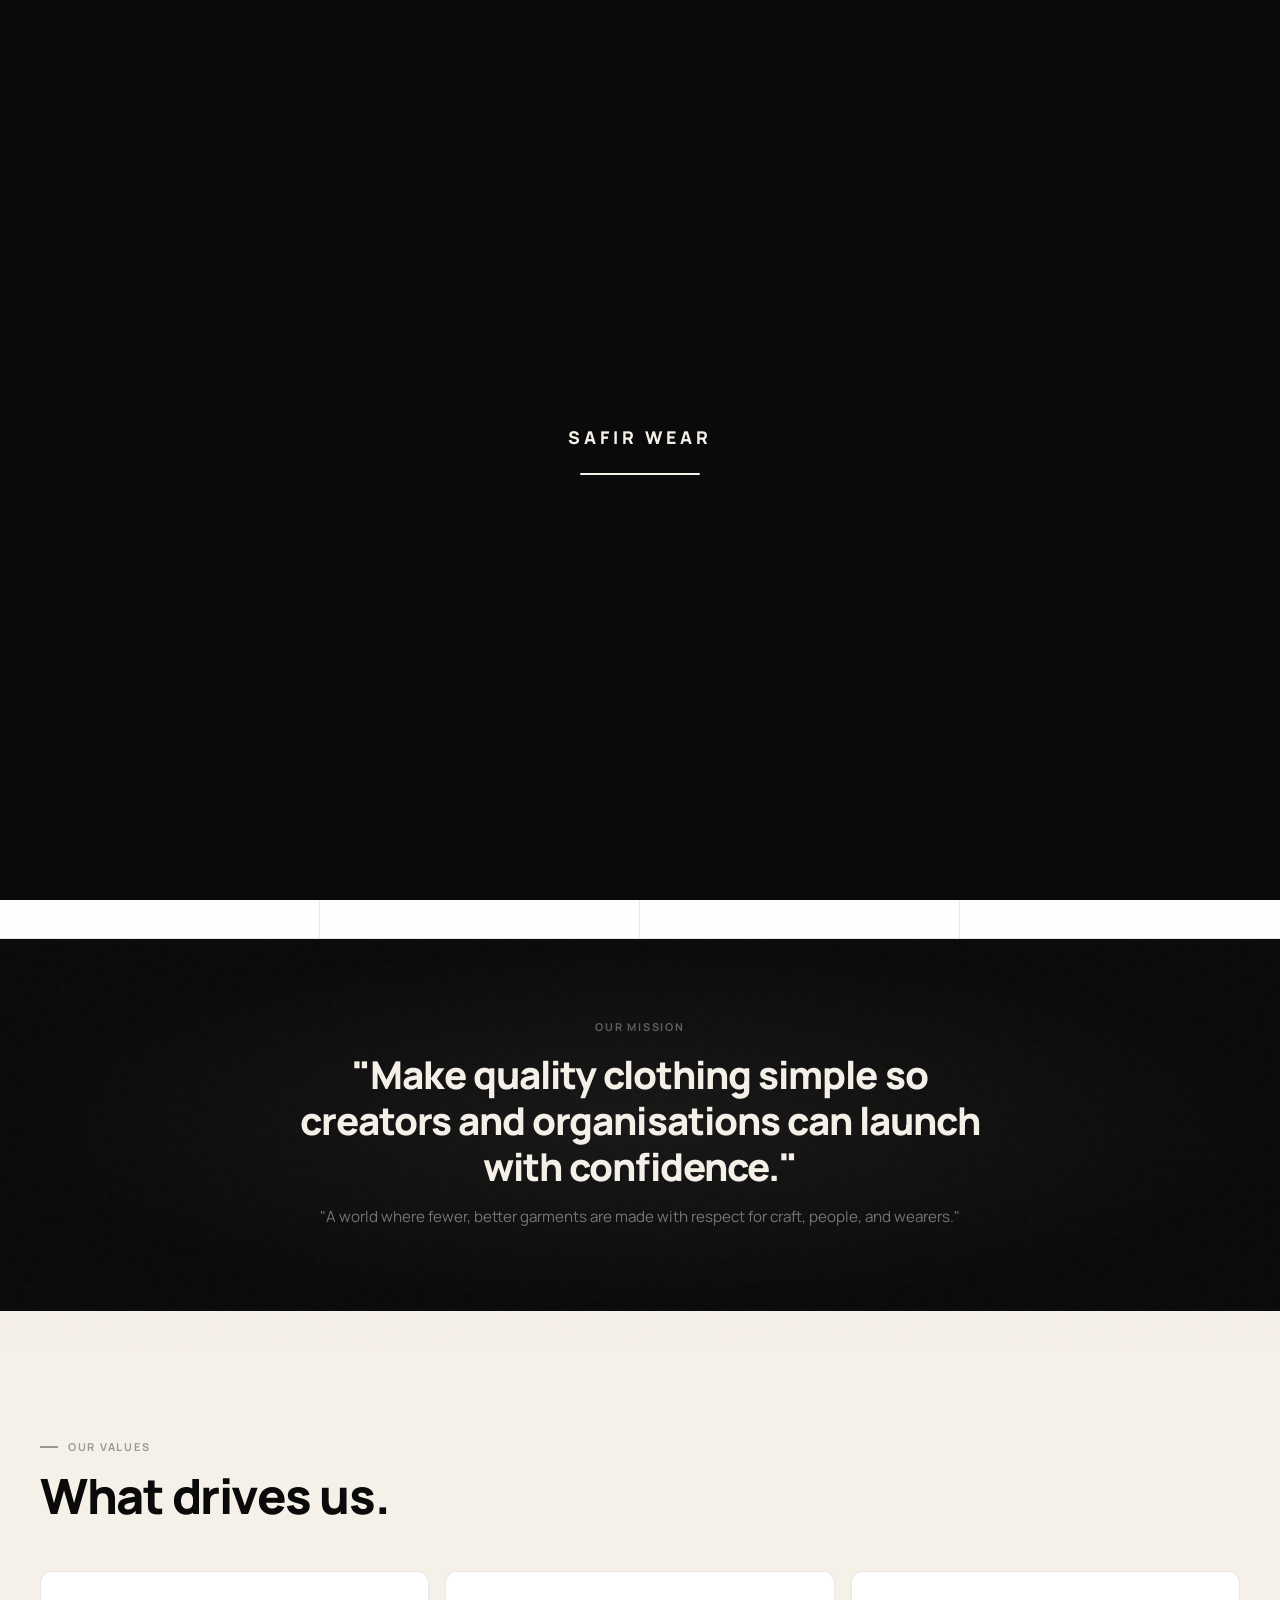
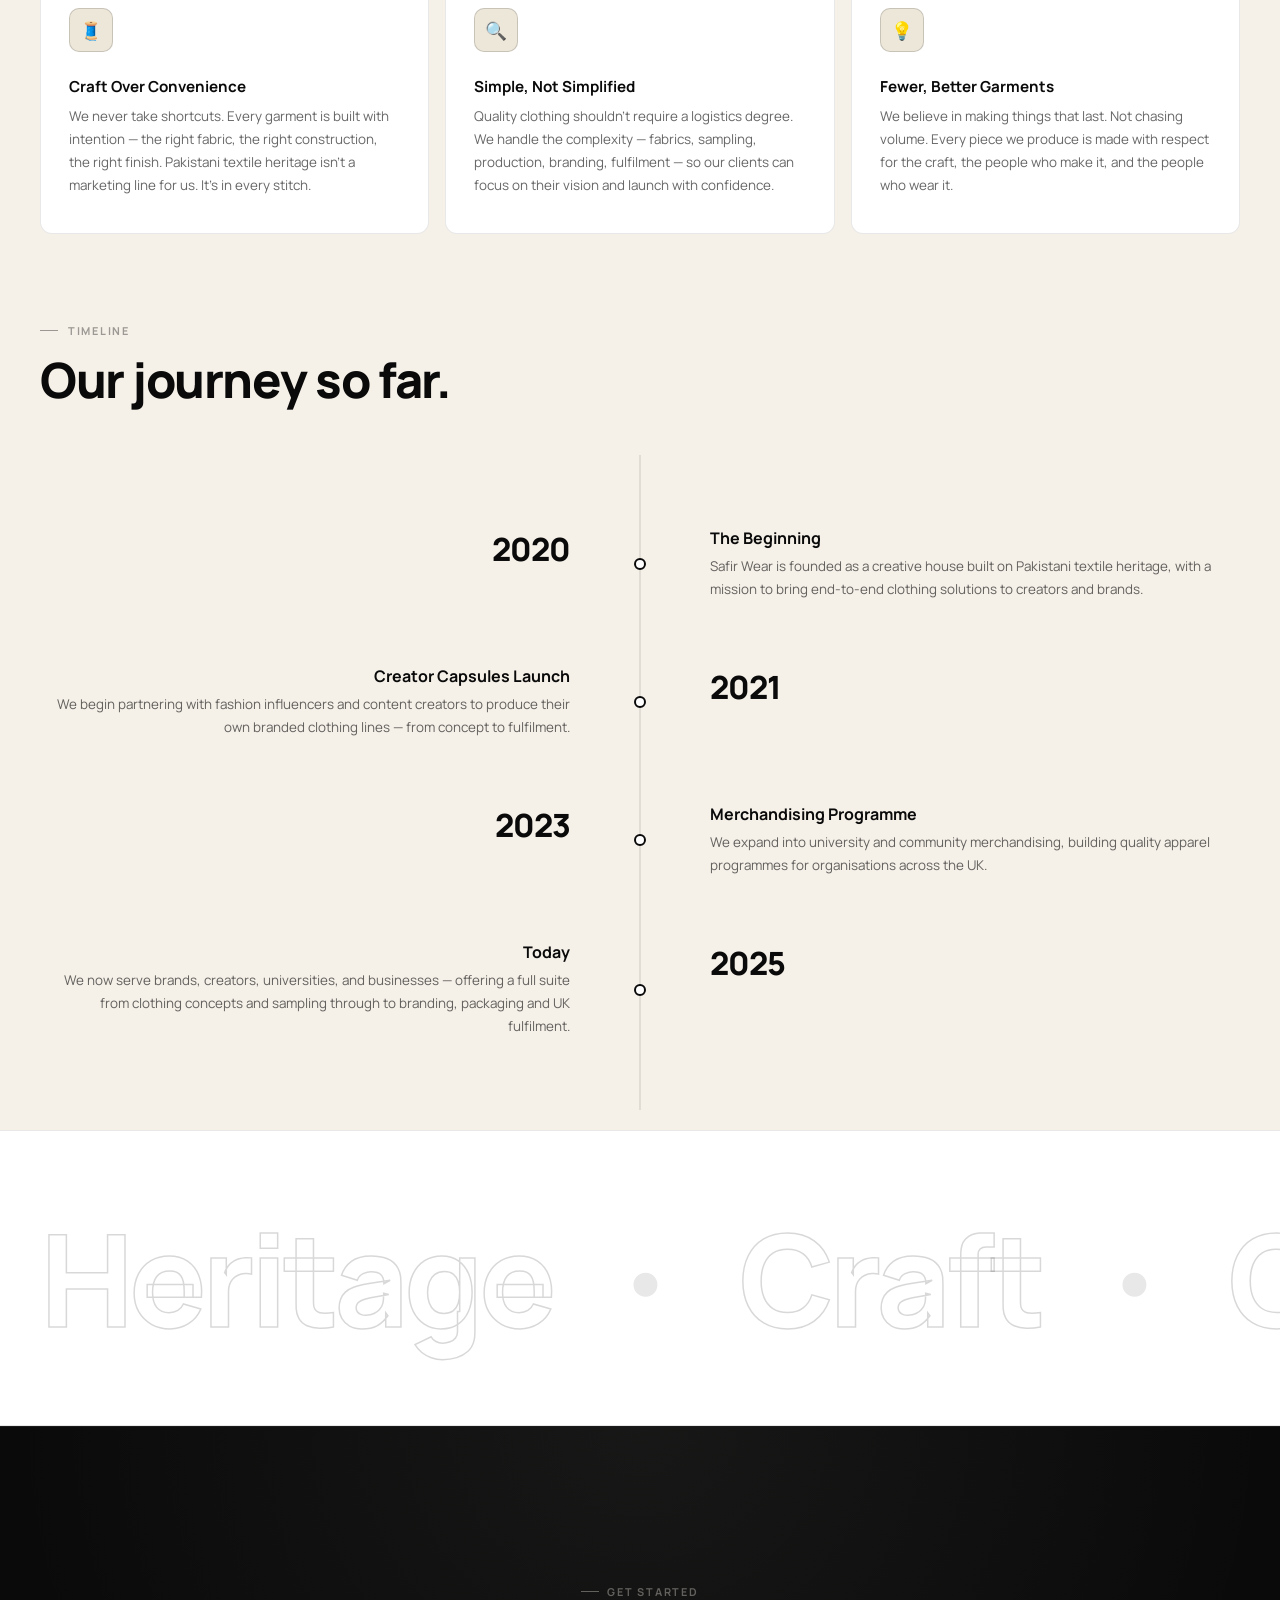
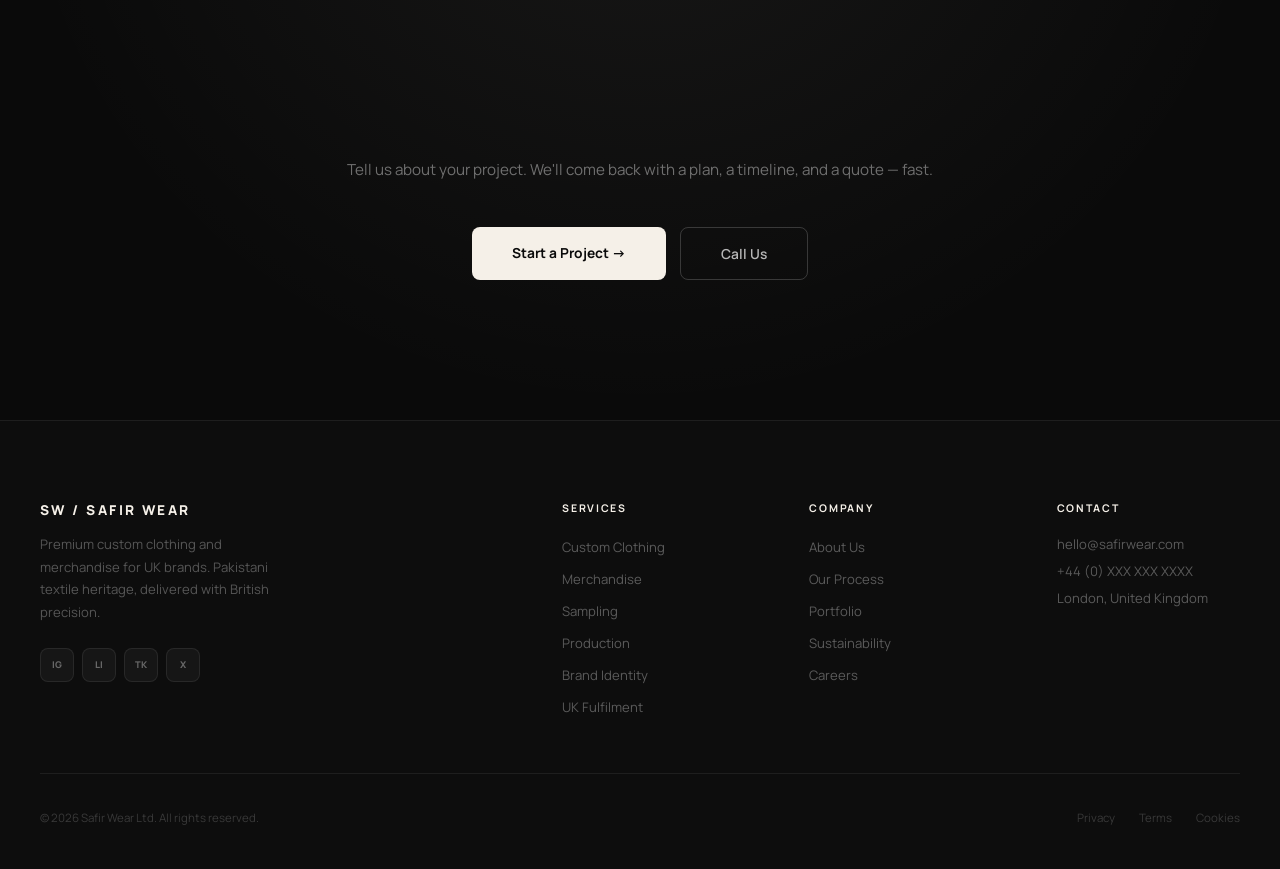
==== commit 9d0fbed9: "Update about, portfolio, services pages and add portfolio copy Co-Authored-By: Claude Sonnet 4.6 <no" ====
--- a/about.html
+++ b/about.html
@@ -101,15 +101,15 @@
   <div class="page-hero-visual">
     <div class="page-hero-grid">
       <div class="ph-item">
-        <img src="https://images.unsplash.com/photo-1523381210434-271e8be1f52b?w=600&q=80&fit=crop" alt="Custom clothing" loading="lazy">
+        <img src="https://img.paylesspromotions.com.au/blog/wp-content/uploads/2017/08/t-shirt-printing.png" alt="Custom clothing" loading="lazy">
         <span class="ph-tag">Clothing</span>
       </div>
       <div class="ph-item">
-        <img src="https://images.unsplash.com/photo-1507003211169-0a1dd7228f2d?w=500&q=80&fit=crop" alt="Our team" loading="lazy">
+        <img src="https://www.just-style.com/wp-content/uploads/sites/27/2021/11/shutterstock_1728583102.jpg" alt="Our team" loading="lazy">
         <span class="ph-tag">Our People</span>
       </div>
       <div class="ph-item">
-        <img src="https://images.unsplash.com/photo-1620799140408-edc6dcb6d633?w=500&q=80&fit=crop" alt="Craftsmanship" loading="lazy">
+        <img src="https://static.wixstatic.com/media/89e96e_d10ceedb4369476eae86279554fdf1d2~mv2.jpg/v1/fill/w_640,h_520,al_c,q_80,usm_0.66_1.00_0.01,enc_avif,quality_auto/89e96e_d10ceedb4369476eae86279554fdf1d2~mv2.jpg" alt="Craftsmanship" loading="lazy">
         <span class="ph-tag">Craft</span>
       </div>
     </div>
@@ -123,7 +123,7 @@
 <!-- ═══════════════════════════════════════
      STORY
 ════════════════════════════════════════ -->
-<section class="section" id="our-story">
+<!-- <section class="section" id="our-story">
   <div class="story-section">
     <div class="story-text">
       <p class="rv">Safir Wear was founded with one clear purpose: make quality clothing simple for creators and organisations who want to launch with confidence.</p>
@@ -135,12 +135,12 @@
     <div class="story-img rv-right">
       <div class="img-reveal">
         <div class="parallax-wrap">
-          <img src="https://images.unsplash.com/photo-1489987707025-afc232f7ea0f?w=800&q=80&fit=crop" alt="Clothing craftsmanship" class="parallax-img" loading="lazy">
-        </div>
-      </div>
-    </div>
-  </div>
-</section>
+          <img src="https://profit.pakistantoday.com.pk/wp-content/uploads/2025/01/textile.png" alt="Clothing craftsmanship" class="parallax-img" loading="lazy">
+        </div>
+      </div>
+    </div>
+  </div>
+</section> -->
 
 <!-- ─── STATS ─── -->
 <div class="stats-strip">
@@ -174,7 +174,7 @@
 <!-- ═══════════════════════════════════════
      VALUES
 ════════════════════════════════════════ -->
-<section class="section">
+<section class="section" style="margin-bottom: -160px;">
   <div class="sh-row" style="margin-bottom:48px;">
     <div>
       <div class="tag rv">Our Values</div>
@@ -201,23 +201,11 @@
   </div>
 </section>
 
-<!-- ─── IMAGE ROW ─── -->
-<div class="img-row">
-  <div class="img-row-item">
-    <img src="https://images.unsplash.com/photo-1620799140408-edc6dcb6d633?w=600&q=80&fit=crop" alt="Custom hoodie production" loading="lazy">
-  </div>
-  <div class="img-row-item">
-    <img src="https://images.unsplash.com/photo-1489987707025-afc232f7ea0f?w=600&q=80&fit=crop" alt="Fabric selection" loading="lazy">
-  </div>
-  <div class="img-row-item">
-    <img src="https://images.unsplash.com/photo-1523381210434-271e8be1f52b?w=600&q=80&fit=crop" alt="Finished clothing" loading="lazy">
-  </div>
-</div>
 
 <!-- ═══════════════════════════════════════
      TIMELINE
 ════════════════════════════════════════ -->
-<section class="section-full">
+<section class="section-full"  style="margin-bottom: -100px;">
   <div class="inner">
     <div class="sh-row" style="margin-bottom:48px;">
       <div>
@@ -262,47 +250,7 @@
 <!-- ═══════════════════════════════════════
      TEAM
 ════════════════════════════════════════ -->
-<section class="section">
-  <div class="sh-row" style="margin-bottom:48px;">
-    <div>
-      <div class="tag rv">People</div>
-      <h2 class="section-h rv d1">Meet the team.</h2>
-    </div>
-  </div>
-
-  <div class="team-grid" style="grid-template-columns: repeat(3, 1fr); max-width: 900px;">
-    <div class="team-card">
-      <div class="team-photo">
-        <!-- Replace with real photo of Hussain Mustansir -->
-        <div class="team-avatar">HM</div>
-      </div>
-      <div class="team-info">
-        <div class="team-name">Hussain Mustansir</div>
-        <div class="team-role">CEO &amp; Founder</div>
-      </div>
-    </div>
-    <div class="team-card">
-      <div class="team-photo">
-        <!-- Replace with real photo of Hussain Murtaza -->
-        <div class="team-avatar">HM</div>
-      </div>
-      <div class="team-info">
-        <div class="team-name">Hussain Murtaza</div>
-        <div class="team-role">Head of Manufacturing &amp; Production</div>
-      </div>
-    </div>
-    <div class="team-card">
-      <div class="team-photo">
-        <!-- Replace with real photo of Sakina Murtaza -->
-        <div class="team-avatar">SM</div>
-      </div>
-      <div class="team-info">
-        <div class="team-name">Sakina Murtaza</div>
-        <div class="team-role">Lead Designer</div>
-      </div>
-    </div>
-  </div>
-</section>
+
 
 <!-- ─── HORIZONTAL TEXT ─── -->
 <div class="horiz-text">
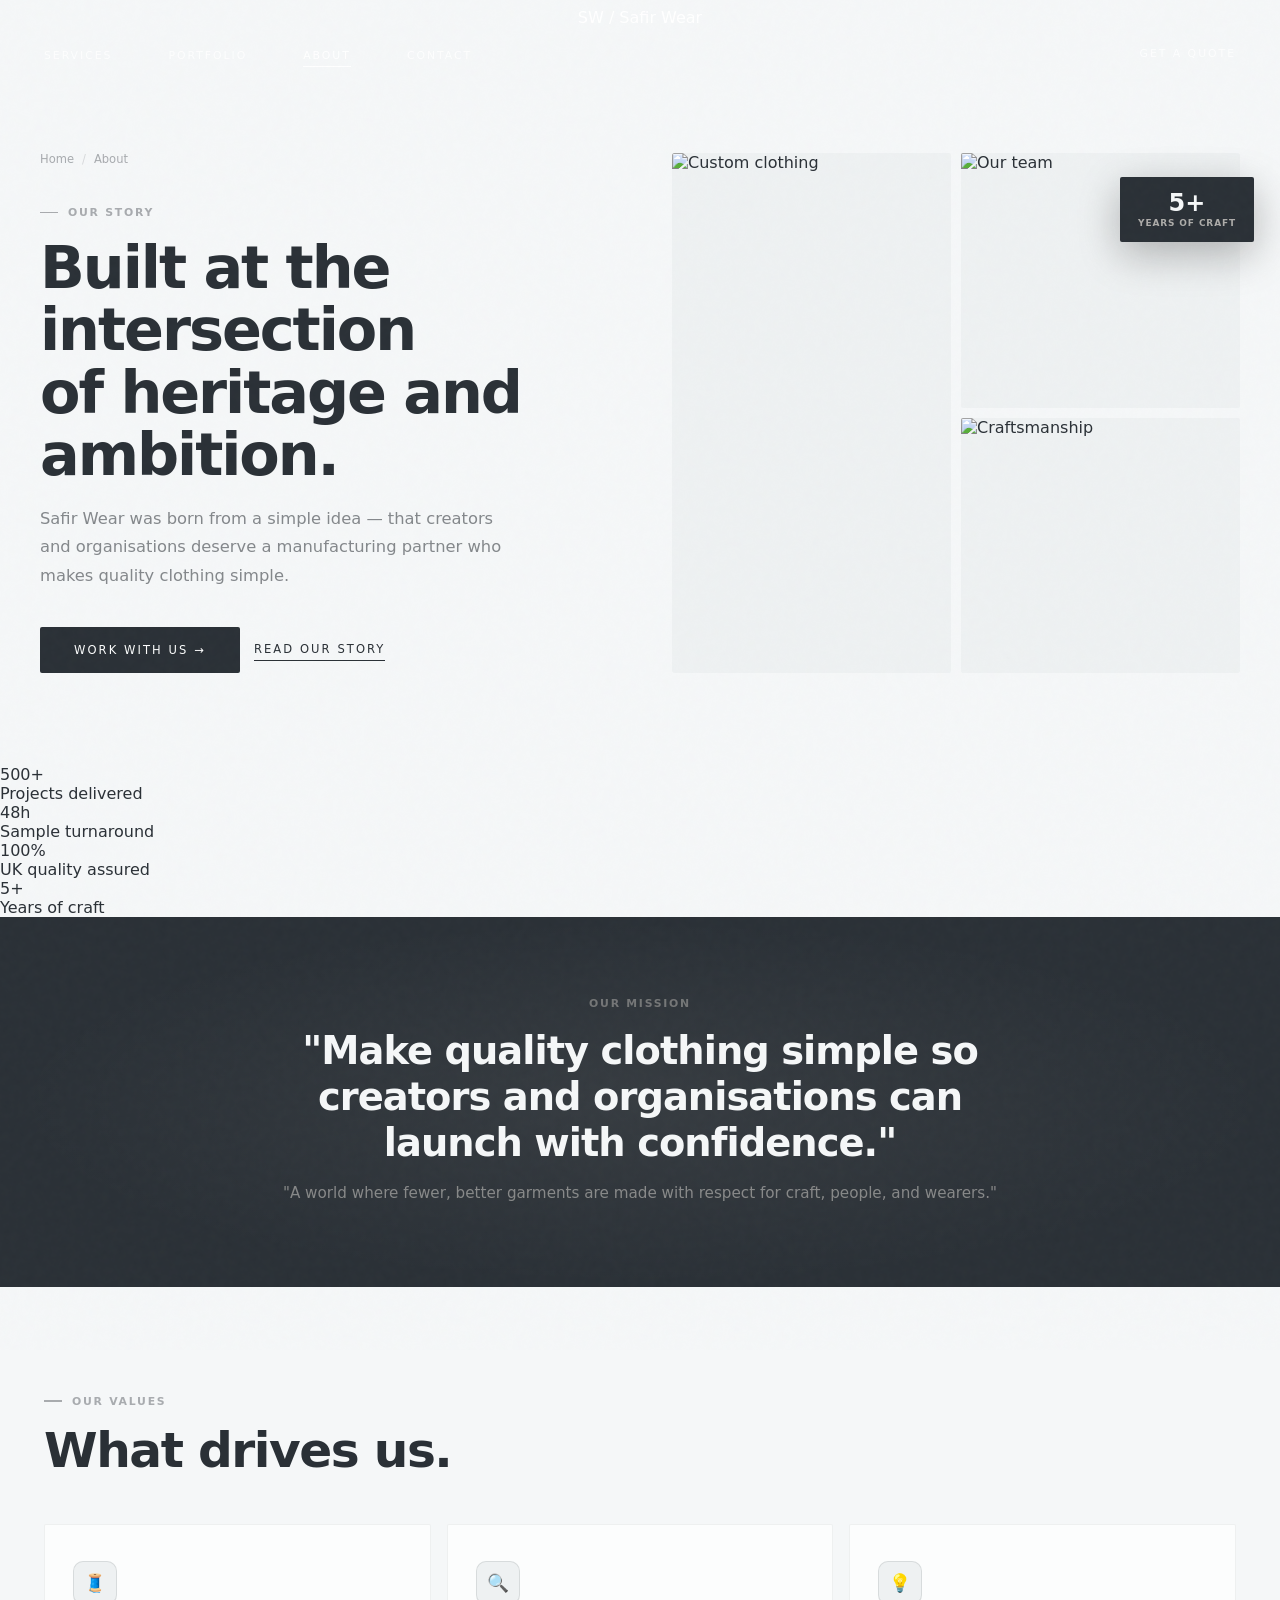
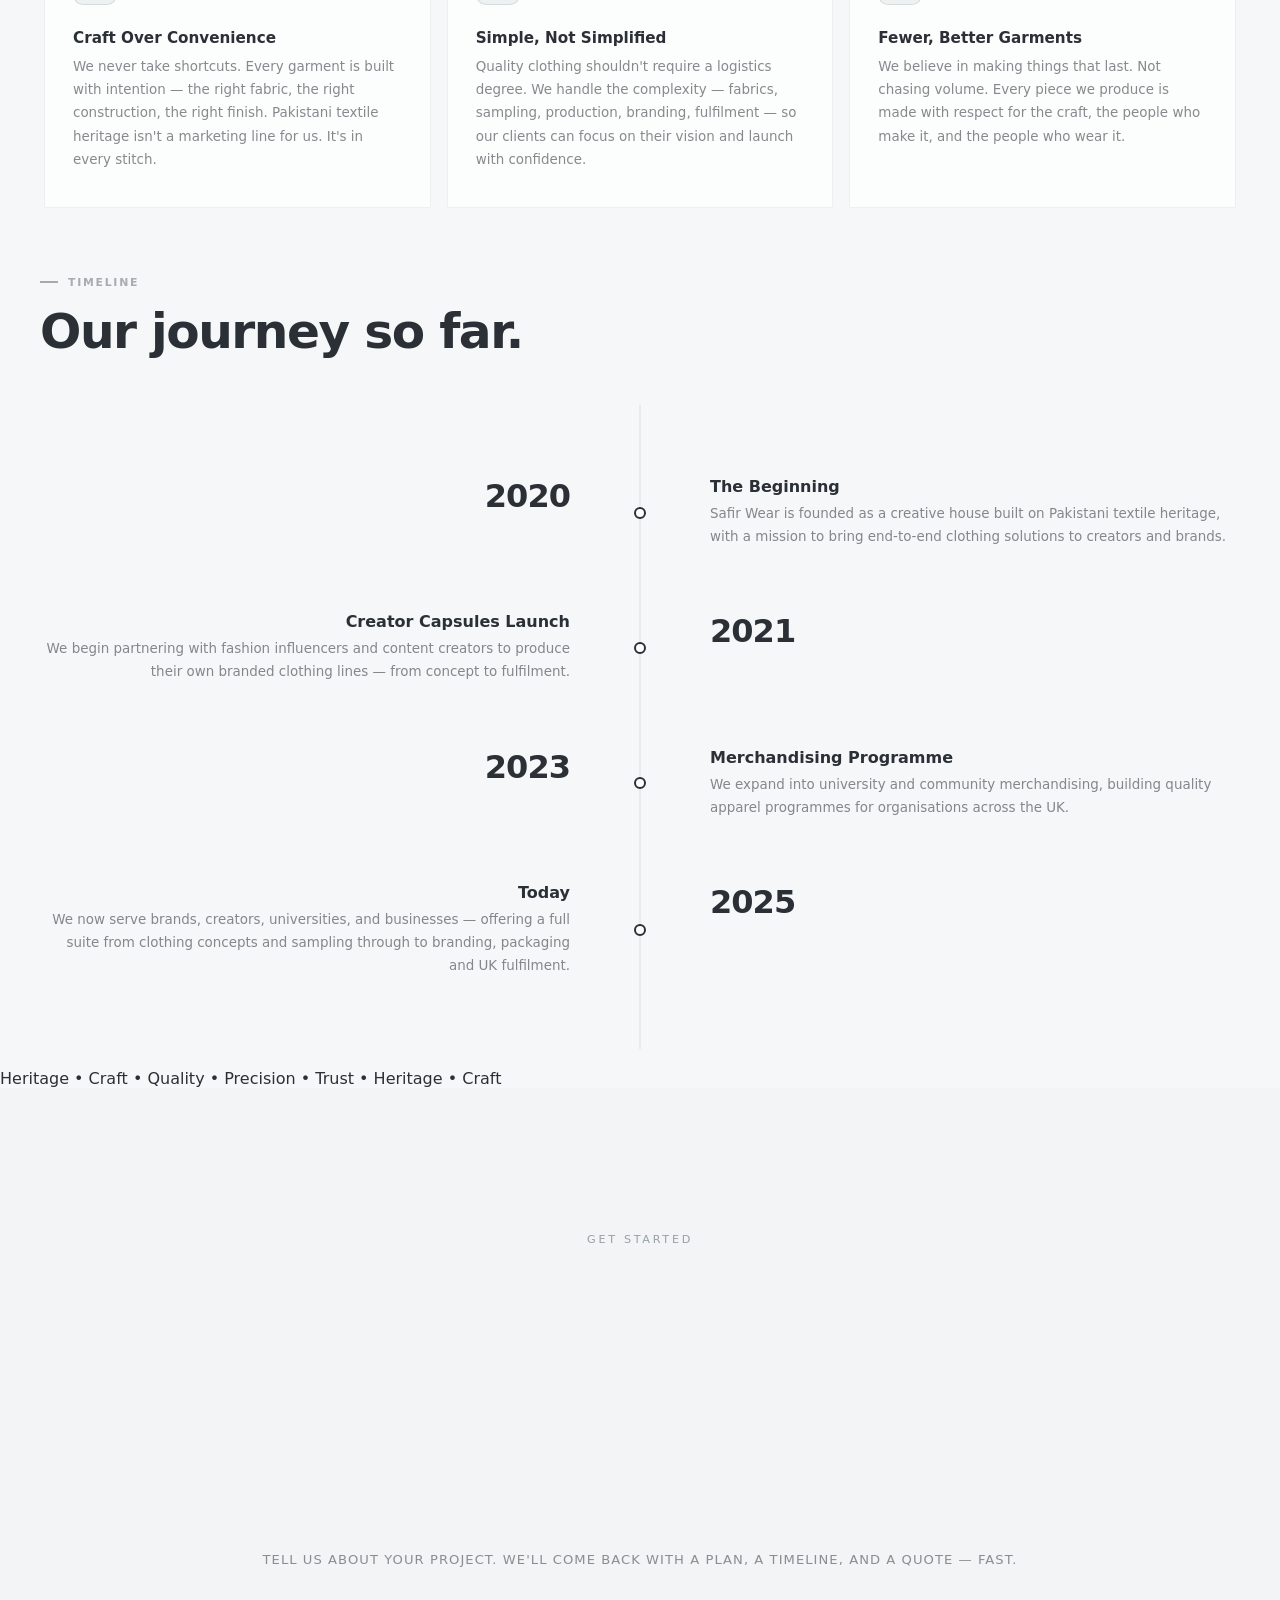
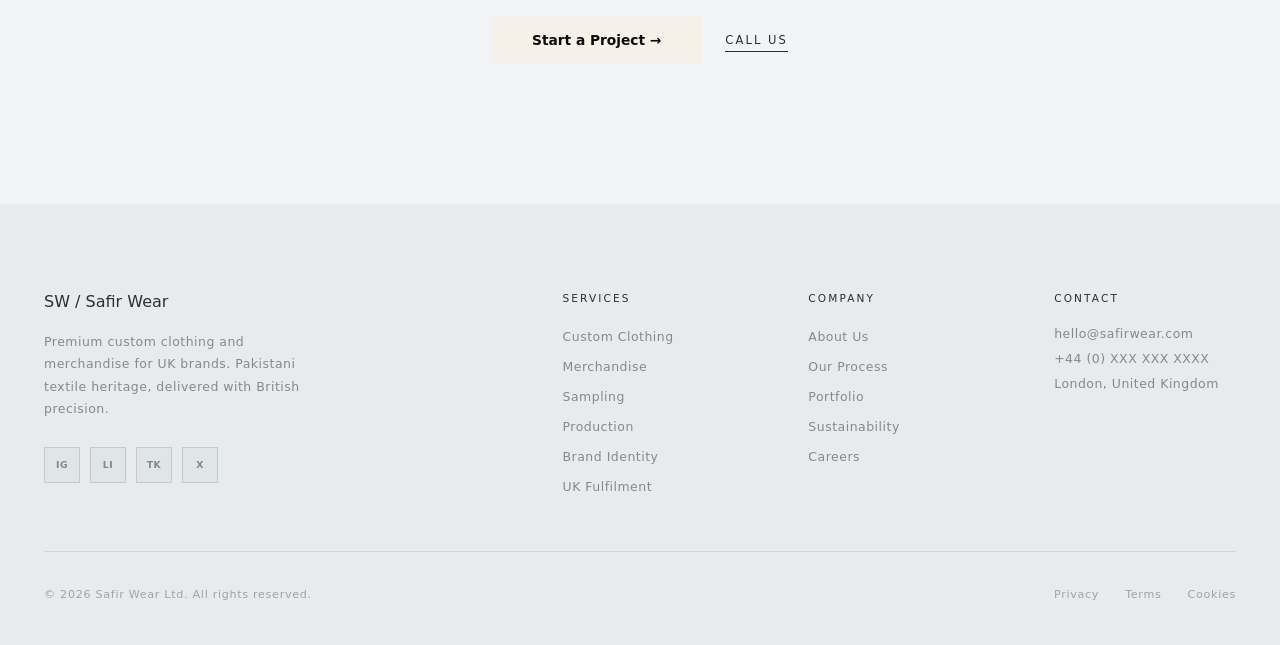
==== commit e4468144: "SEO hardening: real favicons, OG image, srcset, honest schema Fix the head's broken asset references" ====
--- a/about.html
+++ b/about.html
@@ -5,6 +5,33 @@
   <meta name="viewport" content="width=device-width, initial-scale=1.0">
   <title>About — Safir Wear | Our Story, Values & Team</title>
   <meta name="description" content="Learn about Safir Wear — premium custom clothing and merchandise for UK brands. Pakistani textile heritage, delivered with British precision. Meet the team behind the craft.">
+  <meta name="robots" content="index, follow">
+  <link rel="canonical" href="https://www.safirwear.com/about.html">
+
+  <!-- Favicons -->
+  <link rel="icon" type="image/x-icon" href="/favicon.ico">
+  <link rel="icon" type="image/png" sizes="32x32" href="/favicon-32x32.png">
+  <link rel="icon" type="image/png" sizes="16x16" href="/favicon-16x16.png">
+  <link rel="apple-touch-icon" sizes="180x180" href="/apple-touch-icon.png">
+  <link rel="manifest" href="/site.webmanifest">
+
+  <!-- Open Graph -->
+  <meta property="og:type" content="website">
+  <meta property="og:title" content="About — Safir Wear">
+  <meta property="og:description" content="Premium custom clothing and merchandise for UK brands. Pakistani textile heritage, delivered with British precision.">
+  <meta property="og:url" content="https://www.safirwear.com/about.html">
+  <meta property="og:site_name" content="Safir Wear">
+  <meta property="og:locale" content="en_GB">
+  <meta property="og:image" content="https://www.safirwear.com/og-image.png">
+  <meta property="og:image:width" content="1200">
+  <meta property="og:image:height" content="630">
+
+  <!-- Twitter Card -->
+  <meta name="twitter:card" content="summary_large_image">
+  <meta name="twitter:title" content="About — Safir Wear">
+  <meta name="twitter:description" content="Premium custom clothing and merchandise for UK brands.">
+  <meta name="twitter:image" content="https://www.safirwear.com/og-image.png">
+
   <link rel="preconnect" href="https://fonts.googleapis.com">
   <link rel="preconnect" href="https://fonts.gstatic.com" crossorigin>
   <link href="https://fonts.googleapis.com/css2?family=Manrope:wght@300;400;500;600;700;800&display=swap" rel="stylesheet">
--- a/css/style.css
+++ b/css/style.css
@@ -4,19 +4,28 @@
 
 /* ─── TOKENS ─── */
 :root {
-  --bg:         #F5F0E8;
-  --bg-2:       #FFFFFF;
-  --bg-3:       #EDE7D9;
-  --border:     rgba(10,10,10,0.09);
-  --border-md:  rgba(10,10,10,0.16);
-  --ink:        #0A0A0A;
-  --ink-2:      rgba(10,10,10,0.62);
-  --ink-3:      rgba(10,10,10,0.38);
-  --accent:     #0A0A0A;
-  --accent-dim: rgba(10,10,10,0.05);
-  --ff:         'Manrope', sans-serif;
-  --radius:     12px;
-  --radius-sm:  8px;
+  /* Minimal ice-white system — extremely tight, cool, near-monochrome.
+     All surfaces sit in a 6-point band of icy near-white so the difference
+     between sections is a whisper, not a step. Token names kept. */
+  --camel:      #F2F4F5;   /* hero/section base (barely off pure) */
+  --camel-2:    #EEF1F2;
+  --bg:         #F5F7F8;   /* page — ice white */
+  --bg-2:       #FCFDFD;   /* card / brightest surface */
+  --bg-3:       #EEF1F2;   /* faint cool wash */
+  --oxblood:    #EAEDEF;   /* "accent" panel — only ~6 shades off the page */
+  --oxblood-2:  #E7EBED;   /* footer — almost identical to panels */
+  --border:     rgba(30,38,44,0.06);
+  --border-md:  rgba(30,38,44,0.11);
+  --ink:        #2A3036;   /* soft cool charcoal (not harsh black) */
+  --ink-2:      rgba(42,48,54,0.56);
+  --ink-3:      rgba(42,48,54,0.38);
+  --cream:      #2A3036;   /* "text on accent" — charcoal on ice */
+  --cream-2:    rgba(42,48,54,0.52);
+  --accent:     #97A0A6;   /* muted icy steel for small marks/labels */
+  --accent-dim: rgba(151,160,166,0.08);
+  --ff:         'Inter', system-ui, -apple-system, sans-serif;
+  --radius:     2px;
+  --radius-sm:  2px;
   --ease-out:   cubic-bezier(.22,1,.36,1);
   --ease-in-out:cubic-bezier(.65,0,.35,1);
   --ease-spring:cubic-bezier(.34,1.56,.64,1);
@@ -29,6 +38,7 @@
   font-family: var(--ff);
   background: var(--bg);
   color: var(--ink);
+  font-weight: 400;
   -webkit-font-smoothing: antialiased;
   -moz-osx-font-smoothing: grayscale;
   overflow-x: hidden;
@@ -39,7 +49,26 @@
 ul { list-style:none; }
 
 /* ─── SELECTION ─── */
-::selection { background: var(--ink); color: var(--bg); }
+::selection { background: var(--oxblood); color: var(--cream); }
+
+/* ─── EDITORIAL TYPE HELPERS ─── */
+.eyebrow {
+  font-size: .68rem; font-weight: 500; letter-spacing: .22em;
+  text-transform: uppercase; color: var(--ink-3);
+}
+.section-index {
+  font-size: .62rem; font-weight: 500; letter-spacing: .14em;
+  color: var(--accent); vertical-align: super;
+}
+.display {
+  font-size: clamp(34px, 5.4vw, 78px); font-weight: 500;
+  letter-spacing: .04em; line-height: 1.06;
+  text-transform: uppercase;
+}
+.heading-lg {
+  font-size: clamp(26px, 3vw, 42px); font-weight: 500;
+  letter-spacing: .12em; text-transform: uppercase; line-height: 1.12;
+}
 
 /* ─── SMOOTH SCROLL (Lenis) ─── */
 html.lenis, html.lenis body { height: auto; }
@@ -51,22 +80,21 @@
    ============================================================= */
 .preloader {
   position: fixed; inset: 0; z-index: 9999;
-  background: var(--ink);
+  background: var(--bg);
   display: flex; align-items: center; justify-content: center;
   flex-direction: column; gap: 24px;
 }
 .preloader-logo {
-  font-size: 1.1rem; font-weight: 800; letter-spacing: .22em;
-  text-transform: uppercase; color: var(--bg);
+  width: clamp(150px, 22vw, 220px); height: auto; display: block;
   opacity: 0; transform: translateY(12px);
   animation: preloaderFadeIn .6s var(--ease-out) .2s forwards;
 }
 .preloader-bar-wrap {
-  width: 120px; height: 2px; background: rgba(245,240,232,.15);
-  border-radius: 2px; overflow: hidden;
+  width: 120px; height: 1px; background: var(--border-md);
+  overflow: hidden;
 }
 .preloader-bar {
-  width: 0; height: 100%; background: var(--bg);
+  width: 0; height: 100%; background: var(--ink);
   animation: preloaderBar 1.8s var(--ease-in-out) .4s forwards;
 }
 .preloader.done {
@@ -156,54 +184,64 @@
    ============================================================= */
 nav {
   position: fixed; inset: 0 0 auto; z-index: 100;
-  display: flex; align-items: center; justify-content: space-between;
-  padding: 0 40px; height: 72px;
+  display: grid; grid-template-columns: 1fr auto 1fr; align-items: center;
+  padding: 0 44px; height: 72px;
+  color: #fff;
+  transition: background .4s, color .4s, height .4s, border-color .4s;
   border-bottom: 1px solid transparent;
-  transition: background .4s, border-color .4s, backdrop-filter .4s, height .4s;
 }
 nav.stuck {
-  background: rgba(245,240,232,0.92);
-  backdrop-filter: blur(20px); -webkit-backdrop-filter: blur(20px);
-  border-color: var(--border);
-  height: 64px;
+  background: rgba(255,255,255,0.86);
+  backdrop-filter: blur(18px) saturate(1.4); -webkit-backdrop-filter: blur(18px) saturate(1.4);
+  color: var(--ink);
+  border-bottom-color: var(--border);
+  height: 60px;
 }
 .nav-logo {
-  font-size: .82rem; font-weight: 800; letter-spacing: .2em;
-  text-transform: uppercase; color: var(--ink);
+  grid-column: 2; justify-self: center;
+  display: flex; align-items: center;
   transition: opacity .2s;
 }
 .nav-logo:hover { opacity: .6; }
-.nav-links { display:flex; align-items:center; gap:40px; }
+.nav-logo img {
+  height: 30px; width: auto; display: block;
+  /* logo art is charcoal; over the hero photo the nav is light,
+     so invert to white. When stuck (light bg) show charcoal. */
+  filter: brightness(0) invert(1);
+  transition: filter .4s, height .4s;
+}
+nav.stuck .nav-logo img { filter: none; height: 26px; }
+.nav-links { display:flex; align-items:center; gap:56px; grid-column: 1; }
 .nav-links a {
-  font-size: .76rem; font-weight: 600; color: var(--ink-2);
-  letter-spacing: .04em; position: relative;
-  transition: color .3s;
+  font-size: .68rem; font-weight: 500; color: currentColor;
+  letter-spacing: .18em; text-transform: uppercase; position: relative;
+  opacity: .82; transition: opacity .3s;
 }
 .nav-links a::after {
-  content: ''; position: absolute; bottom: -4px; left: 0;
-  width: 0; height: 1.5px; background: var(--ink);
+  content: ''; position: absolute; bottom: -5px; left: 0;
+  width: 0; height: 1px; background: currentColor;
   transition: width .3s var(--ease-out);
 }
-.nav-links a:hover { color: var(--ink); }
+.nav-links a:hover { opacity: 1; }
 .nav-links a:hover::after { width: 100%; }
-.nav-links a.active { color: var(--ink); }
+.nav-links a.active { opacity: 1; }
 .nav-links a.active::after { width: 100%; }
-.nav-right { display:flex; align-items:center; gap:14px; }
+.nav-right {
+  display:flex; align-items:center; gap:28px;
+  grid-column: 3; justify-self: end;
+}
 .btn-nav {
   display: inline-flex; align-items: center;
-  background: var(--ink); color: var(--bg);
-  font-family: var(--ff); font-size: .76rem; font-weight: 700;
-  padding: 10px 22px; border-radius: var(--radius-sm);
-  letter-spacing: .02em;
-  transition: transform .3s var(--ease-spring), box-shadow .3s;
-}
-.btn-nav:hover {
-  transform: translateY(-2px);
-  box-shadow: 0 8px 24px rgba(10,10,10,.2);
-}
+  background: transparent; color: currentColor;
+  font-family: var(--ff); font-size: .68rem; font-weight: 500;
+  letter-spacing: .18em; text-transform: uppercase;
+  opacity: .82;
+  transition: opacity .3s;
+}
+.btn-nav:hover { opacity: 1; }
 .nav-burger { display:none; flex-direction:column; gap:5px; cursor:pointer; padding:6px; }
 .nav-burger span {
-  display:block; width:22px; height:1.5px; background:var(--ink);
+  display:block; width:22px; height:1.5px; background:currentColor;
   transition: all .4s var(--ease-out);
   transform-origin: center;
 }
@@ -214,7 +252,7 @@
 /* ─── MOBILE MENU ─── */
 .mob-menu {
   position: fixed; inset: 0; z-index: 99;
-  background: var(--bg);
+  background: var(--oxblood);
   display: flex; flex-direction: column; align-items: flex-start; justify-content: center;
   padding: 80px 40px; gap: 6px;
   clip-path: inset(0 0 100% 0);
@@ -222,7 +260,8 @@
 }
 .mob-menu.open { clip-path: inset(0 0 0 0); }
 .mob-menu a {
-  font-size: clamp(1.8rem, 5vw, 2.8rem); font-weight: 800; color: var(--ink);
+  font-size: clamp(1.6rem, 5vw, 2.4rem); font-weight: 500; color: var(--cream);
+  letter-spacing: .14em; text-transform: uppercase;
   padding: 8px 0; transition: opacity .2s;
   opacity: 0; transform: translateY(20px);
 }
@@ -237,10 +276,11 @@
 .mob-menu.open a:nth-child(5) { transition-delay: .35s; }
 .mob-menu.open a:nth-child(6) { transition-delay: .4s; }
 .mob-menu.open a:nth-child(7) { transition-delay: .45s; }
-.mob-menu a:hover { opacity: .4; }
+.mob-menu a:hover { opacity: .55; }
 .mob-cta {
-  margin-top: 32px; background: var(--ink); color: var(--bg) !important;
-  font-size: 1rem !important; padding: 16px 36px; border-radius: var(--radius-sm);
+  margin-top: 32px; background: var(--cream); color: var(--oxblood) !important;
+  font-size: .9rem !important; padding: 16px 36px;
+  letter-spacing: .14em;
   display: inline-block;
 }
 
@@ -248,39 +288,33 @@
    BUTTONS
    ============================================================= */
 .btn-primary {
-  display: inline-flex; align-items: center; gap: 8px;
-  background: var(--ink); color: var(--bg);
-  font-family: var(--ff); font-size: .84rem; font-weight: 700;
-  padding: 14px 30px; border-radius: var(--radius-sm);
+  display: inline-flex; align-items: center; gap: 12px;
+  background: var(--ink); color: #FCFDFD;
+  font-family: var(--ff); font-size: .72rem; font-weight: 500;
+  padding: 16px 34px; border-radius: var(--radius-sm);
+  text-transform: uppercase; letter-spacing: .18em;
   position: relative; overflow: hidden;
-  transition: transform .4s var(--ease-spring), box-shadow .4s;
-  letter-spacing: .01em;
+  transition: background .35s var(--ease-out);
 }
 .btn-primary::before {
   content: ''; position: absolute; inset: 0;
-  background: rgba(245,240,232,.15);
+  background: rgba(255,255,255,.14);
   transform: translateX(-101%);
   transition: transform .45s var(--ease-out);
 }
 .btn-primary:hover::before { transform: translateX(0); }
-.btn-primary:hover {
-  transform: translateY(-3px);
-  box-shadow: 0 14px 40px rgba(10,10,10,.22);
-}
+.btn-primary > * { position: relative; }
 
 .btn-secondary {
-  display: inline-flex; align-items: center; gap: 8px;
-  background: transparent; border: 1.5px solid var(--border-md);
+  display: inline-flex; align-items: center; gap: 10px;
+  background: transparent;
   color: var(--ink); font-family: var(--ff);
-  font-size: .84rem; font-weight: 600;
-  padding: 13px 30px; border-radius: var(--radius-sm);
-  transition: border-color .3s, background .3s, transform .4s var(--ease-spring);
-  letter-spacing: .01em;
-}
-.btn-secondary:hover {
-  border-color: var(--ink); background: var(--bg-3);
-  transform: translateY(-3px);
-}
+  font-size: .72rem; font-weight: 500;
+  padding: 4px 0; border-bottom: 1px solid var(--ink);
+  text-transform: uppercase; letter-spacing: .18em;
+  transition: opacity .3s, gap .3s var(--ease-out);
+}
+.btn-secondary:hover { opacity: .6; gap: 16px; }
 
 .btn-outline {
   display: inline-flex; align-items: center; gap: 8px;
@@ -317,20 +351,18 @@
 }
 .btn-cta-ghost {
   display:inline-flex; align-items:center; gap:8px;
-  border:1px solid rgba(255,255,255,.18); color:rgba(255,255,255,.7);
-  font-family:var(--ff); font-size:.86rem; font-weight:600;
-  padding:16px 40px; border-radius:var(--radius-sm);
-  transition: all .3s var(--ease-out);
-}
-.btn-cta-ghost:hover {
-  border-color:rgba(255,255,255,.5); color:#fff;
-  transform:translateY(-3px);
-}
+  color: var(--cream);
+  font-family:var(--ff); font-size:.72rem; font-weight:500;
+  letter-spacing:.18em; text-transform:uppercase;
+  padding:4px 0; border-bottom:1px solid var(--cream);
+  transition: opacity .3s, gap .3s var(--ease-out);
+}
+.btn-cta-ghost:hover { opacity:.65; gap:14px; }
 
 /* =============================================================
    TYPOGRAPHY & SECTION UTILITIES
    ============================================================= */
-.section      { padding: 120px 40px; max-width: 1400px; margin: 0 auto; }
+.section      { padding: 100px 44px; max-width: 1500px; margin: 0 auto; }
 .section-full { padding: 120px 0; }
 .section-full .inner { max-width: 1400px; margin: 0 auto; padding: 0 40px; }
 .section-dark { background: var(--ink); color: var(--bg); }
@@ -398,437 +430,399 @@
 }
 
 /* =============================================================
-   HERO (HOME)
+   HERO (HOME) — auto-rotating slideshow
    ============================================================= */
 #hero {
-  min-height: 100vh;
-  display: grid; grid-template-columns: 1fr 1fr;
-  align-items: center; gap: 72px;
-  padding: 140px 40px 100px;
-  max-width: 1400px; margin: 0 auto;
   position: relative;
-}
-.hero-pill {
-  display: inline-flex; align-items: center; gap: 8px;
-  background: var(--bg-3); border: 1px solid var(--border-md);
-  border-radius: 100px; padding: 7px 16px;
-  font-size: .7rem; font-weight: 700; letter-spacing: .08em;
-  text-transform: uppercase; color: var(--ink-2);
-  margin-bottom: 32px;
-}
-.hero-pill-dot {
-  width: 6px; height: 6px; border-radius: 50%;
-  background: #3DAA6A; flex-shrink: 0;
-  animation: pulse 2s ease infinite;
-}
-@keyframes pulse {
-  0%,100% { opacity:1; transform:scale(1); }
-  50%      { opacity:.4; transform:scale(.6); }
-}
-
+  height: 100vh; min-height: 620px;
+  background: var(--bg-3);
+  overflow: hidden;
+}
+.hero-slides { position: absolute; inset: 0; }
+
+.hero-slide {
+  position: absolute; inset: 0;
+  opacity: 0; visibility: hidden;
+  transition: opacity 1.1s var(--ease-out), visibility 1.1s var(--ease-out);
+}
+.hero-slide.is-active { opacity: 1; visibility: visible; }
+
+.hero-slide-bg { position: absolute; inset: 0; overflow: hidden; }
+.hero-slide-bg img {
+  width: 100%; height: 100%;
+  object-fit: cover; object-position: center;
+  transform: scale(1.06);
+  transition: transform 7s linear;
+}
+.hero-slide.is-active .hero-slide-bg img { transform: scale(1); }
+
+/* Cool ice wash so white text reads on any photo, staying minimal */
+.hero-slide::after {
+  content: ''; position: absolute; inset: 0;
+  background:
+    linear-gradient(105deg, rgba(20,24,28,.58) 0%, rgba(20,24,28,.30) 42%, rgba(20,24,28,.10) 100%),
+    linear-gradient(to top, rgba(20,24,28,.45) 0%, transparent 45%);
+  pointer-events: none;
+}
+
+/* Light-mode slide: airy photo with negative space → use charcoal text,
+   soft warm wash on the text side instead of darkening the whole image. */
+.hero-slide--light .hero-slide-bg img {
+  object-position: 70% center; /* keep the right-side subject in frame */
+}
+.hero-slide--light::after {
+  background:
+    linear-gradient(100deg, rgba(245,247,248,.92) 0%, rgba(245,247,248,.55) 38%, rgba(245,247,248,0) 64%),
+    linear-gradient(to top, rgba(245,247,248,.55) 0%, transparent 40%);
+}
+.hero-slide--light .hero-eyebrow { color: var(--accent); }
+.hero-slide--light .hero-h1      { color: var(--ink); }
+.hero-slide--light .hero-sub     { color: var(--ink-2); }
+.hero-slide--light .hero-actions .btn-primary {
+  background: var(--ink); color: #FCFDFD;
+}
+.hero-slide--light .hero-actions .btn-primary::before { background: rgba(255,255,255,.14); }
+.hero-slide--light .hero-actions .btn-secondary {
+  color: var(--ink); border-bottom-color: var(--ink);
+}
+.hero-slide--light .hero-actions .btn-secondary:hover { opacity: .6; }
+
+/* When the active slide is light, JS adds .hero--light on #hero AND
+   .hero-light on <body>. The hero-scoped class restyles the slideshow
+   UI strip; the body class restyles the (DOM-earlier) navbar. */
+.hero--light .hero-arrow {
+  border-color: rgba(42,48,54,.35); color: var(--ink);
+}
+.hero--light .hero-arrow:hover { background: var(--ink); color: #FCFDFD; border-color: var(--ink); }
+.hero--light .hero-dot { background: rgba(42,48,54,.25); }
+.hero--light .hero-dot.is-active { background: var(--ink); }
+.hero--light .hero-count { color: var(--ink-2); }
+.hero--light .hero-count-sep { color: var(--ink-3); }
+/* Navbar over a light hero slide — only when not stuck (stuck has its own style). */
+body.hero-light nav:not(.stuck) { color: var(--ink); }
+body.hero-light nav:not(.stuck) .nav-logo img { filter: none; }
+
+/* Slide content — bottom-left, single column, no overlaps */
+.hero-content {
+  position: absolute; left: 0; bottom: 0;
+  z-index: 2;
+  padding: 0 44px 132px;
+  max-width: 760px;
+}
+.hero-eyebrow {
+  font-size: .7rem; font-weight: 500; letter-spacing: .26em;
+  text-transform: uppercase; color: rgba(255,255,255,.78);
+  margin-bottom: 22px;
+  opacity: 0; transform: translateY(16px);
+}
 .hero-h1 {
-  font-size: clamp(42px, 5.2vw, 76px); font-weight: 800;
-  line-height: 1.04; letter-spacing: -.032em; margin-bottom: 24px;
-  color: var(--ink);
-}
-.hero-h1 em {
-  font-style: normal;
-  background: linear-gradient(to right, var(--ink), var(--ink-2));
-  -webkit-background-clip: text; background-clip: text;
-  position: relative;
-}
-.hero-h1 em::after {
-  content: ''; position: absolute; bottom: 2px; left: 0; right: 0;
-  height: 3px; background: var(--bg-3); border-radius: 2px;
-}
-
+  font-size: clamp(38px, 6.6vw, 92px); font-weight: 600;
+  line-height: .97; letter-spacing: .005em;
+  text-transform: uppercase; color: #fff;
+  margin: 0 0 24px;
+  opacity: 0; transform: translateY(20px);
+}
 .hero-sub {
-  font-size: 1.02rem; font-weight: 400; line-height: 1.78;
-  color: var(--ink-2); margin-bottom: 44px; max-width: 460px;
-}
-.hero-actions { display:flex; align-items:center; gap:14px; flex-wrap:wrap; }
-
-.hero-social-proof {
-  display: flex; align-items: center; gap: 14px;
-  margin-top: 52px; padding-top: 40px; border-top: 1px solid var(--border);
-}
-.proof-avatars { display:flex; }
-.proof-avatar {
-  width: 34px; height: 34px; border-radius: 50%;
-  border: 2.5px solid var(--bg); margin-right: -9px;
-  overflow: hidden; background: var(--bg-3); flex-shrink: 0;
-}
-.proof-avatar img { width:100%; height:100%; object-fit:cover; }
-.proof-text { margin-left: 18px; }
-.proof-text strong { font-size: .8rem; font-weight: 700; color: var(--ink); display:block; }
-.proof-text span   { font-size: .72rem; color: var(--ink-3); margin-top: 2px; display:block; }
-
-/* Hero visual */
-.hero-right { position:relative; height:580px; }
-.hero-visual-grid {
-  display: grid; grid-template-columns: 1fr 1fr;
-  grid-template-rows: 1fr 1fr; gap: 10px;
-  height: 100%; border-radius: var(--radius); overflow: hidden;
-}
-.hv-item {
-  border-radius: var(--radius-sm); overflow: hidden;
-  position: relative; background: var(--bg-3);
-}
-.hv-item:nth-child(1) { grid-row: span 2; }
-.hv-item img {
-  width:100%; height:100%; object-fit:cover;
-  transition: transform .8s var(--ease-out);
-}
-.hv-item:hover img { transform: scale(1.06); }
-.hv-tag {
-  position: absolute; bottom: 14px; left: 14px;
-  background: rgba(245,240,232,.88); backdrop-filter: blur(10px);
-  border: 1px solid var(--border-md); border-radius: 6px;
-  padding: 6px 12px;
-  font-size: .62rem; font-weight: 700; letter-spacing: .07em;
-  text-transform: uppercase; color: var(--ink);
-  transform: translateY(8px); opacity: 0;
-  transition: all .4s var(--ease-out);
-}
-.hv-item:hover .hv-tag { transform: translateY(0); opacity: 1; }
-.hero-badge {
-  position: absolute; top: 24px; right: -16px; z-index: 10;
-  background: var(--ink); color: var(--bg);
-  border-radius: var(--radius-sm); padding: 14px 18px;
-  text-align: center; box-shadow: 0 12px 40px rgba(10,10,10,.28);
-  animation: badgeFloat 3s ease-in-out infinite;
-}
-@keyframes badgeFloat {
-  0%,100% { transform: translateY(0); }
-  50% { transform: translateY(-8px); }
-}
-.badge-num   { font-size: 1.7rem; font-weight: 800; line-height: 1; }
-.badge-label { font-size: .56rem; font-weight: 700; letter-spacing: .1em; text-transform: uppercase; margin-top: 3px; color: rgba(245,240,232,.65); }
+  font-size: clamp(.86rem, 1.1vw, 1rem); font-weight: 400;
+  line-height: 1.7; color: rgba(255,255,255,.82);
+  max-width: 440px; margin-bottom: 36px;
+  opacity: 0; transform: translateY(16px);
+}
+.hero-actions {
+  display: flex; align-items: center; gap: 26px; flex-wrap: wrap;
+  opacity: 0; transform: translateY(16px);
+}
+/* Staggered entrance for the active slide — plays once preloader clears,
+   then re-plays each time a slide becomes active. */
+.loaded .hero-slide.is-active .hero-eyebrow,
+.loaded .hero-slide.is-active .hero-h1,
+.loaded .hero-slide.is-active .hero-sub,
+.loaded .hero-slide.is-active .hero-actions {
+  animation: heroRise .9s var(--ease-out) forwards;
+}
+.loaded .hero-slide.is-active .hero-eyebrow  { animation-delay: .15s; }
+.loaded .hero-slide.is-active .hero-h1       { animation-delay: .28s; }
+.loaded .hero-slide.is-active .hero-sub      { animation-delay: .42s; }
+.loaded .hero-slide.is-active .hero-actions  { animation-delay: .54s; }
+@keyframes heroRise { to { opacity: 1; transform: translateY(0); } }
+
+/* Hero buttons sit on photo — force light treatment */
+.hero-actions .btn-primary {
+  background: #fff; color: var(--ink);
+}
+.hero-actions .btn-primary::before { background: rgba(255,255,255,.78); }
+.hero-actions .btn-secondary {
+  color: #fff; border-bottom-color: rgba(255,255,255,.7);
+}
+.hero-actions .btn-secondary:hover { opacity: .7; }
+
+/* Slideshow UI — bottom strip */
+.hero-ui {
+  position: absolute; left: 44px; right: 44px; bottom: 44px;
+  z-index: 3;
+  display: flex; align-items: center; gap: 22px;
+}
+.hero-arrow {
+  width: 44px; height: 44px;
+  border: 1px solid rgba(255,255,255,.4);
+  color: #fff; font-size: .9rem;
+  display: flex; align-items: center; justify-content: center;
+  transition: background .3s, color .3s, border-color .3s;
+}
+.hero-arrow:hover { background: #fff; color: var(--ink); border-color: #fff; }
+.hero-dots { display: flex; align-items: center; gap: 10px; }
+.hero-dot {
+  width: 28px; height: 2px;
+  background: rgba(255,255,255,.32);
+  transition: background .4s var(--ease-out);
+}
+.hero-dot.is-active { background: #fff; }
+.hero-count {
+  margin-left: auto;
+  font-size: .72rem; font-weight: 500; letter-spacing: .18em;
+  color: rgba(255,255,255,.78);
+}
+.hero-count-sep { color: rgba(255,255,255,.4); margin: 0 4px; }
 
 /* =============================================================
    TRUST MARQUEE
    ============================================================= */
 .trust-bar {
-  background: var(--bg-2);
-  border-top: 1px solid var(--border); border-bottom: 1px solid var(--border);
-  padding: 20px 0; overflow: hidden;
+  background: var(--oxblood);
+  border-top: 1px solid var(--border);
+  border-bottom: 1px solid var(--border);
+  padding: 18px 0; overflow: hidden;
 }
 .trust-inner {
   display: flex; white-space: nowrap;
   animation: trustScroll 35s linear infinite;
 }
 .trust-item {
-  display: inline-flex; align-items: center; gap: 10px;
-  font-size: .68rem; font-weight: 600; letter-spacing: .16em;
-  text-transform: uppercase; color: var(--ink-3);
-  padding: 0 40px; flex-shrink: 0;
-}
-.trust-sep { width:3px; height:3px; border-radius:50%; background:var(--border-md); flex-shrink:0; }
+  display: inline-flex; align-items: center; gap: 18px;
+  font-size: .66rem; font-weight: 500; letter-spacing: .22em;
+  text-transform: uppercase; color: var(--cream-2);
+  padding: 0 36px; flex-shrink: 0;
+}
+.trust-sep { width:4px; height:4px; border-radius:50%; background:var(--ink-3); flex-shrink:0; }
 @keyframes trustScroll { from { transform:translateX(0); } to { transform:translateX(-50%); } }
 .trust-bar:hover .trust-inner { animation-play-state: paused; }
 
 /* =============================================================
-   STATS STRIP
-   ============================================================= */
-.stats-strip {
-  display: grid; grid-template-columns: repeat(4,1fr);
-  border-bottom: 1px solid var(--border); background: var(--bg-2);
-}
-.stat-box {
-  padding: 52px 40px; border-right: 1px solid var(--border);
-  transition: background .4s;
+   CATALOG — capability showcase (B2B)
+   ============================================================= */
+#catalog { background: var(--bg); padding-top: 96px; padding-bottom: 40px; }
+.cat-head {
+  display: flex; align-items: flex-end; justify-content: space-between;
+  gap: 32px; margin-bottom: 48px; flex-wrap: wrap;
+}
+.cat-grid {
+  display: grid; grid-template-columns: repeat(3, 1fr);
+  column-gap: 28px; row-gap: 56px;
+}
+.cat-card { display: block; }
+.cat-card-media {
+  position: relative; aspect-ratio: 1/1.08;
+  overflow: hidden; background: var(--bg-3);
+}
+.cat-card-media img {
+  width: 100%; height: 100%; object-fit: cover;
+  transition: transform 1s var(--ease-out);
+}
+.cat-card:hover .cat-card-media img { transform: scale(1.045); }
+.cat-fav {
+  position: absolute; top: 16px; right: 16px;
+  font-size: 1.05rem; color: var(--cream);
+  opacity: .85; transition: opacity .3s, transform .3s;
+}
+.cat-card:hover .cat-fav { opacity: 1; transform: scale(1.12); }
+.cat-card-foot {
+  display: flex; align-items: baseline; justify-content: space-between;
+  gap: 16px; padding-top: 16px;
+}
+.cat-card-name {
+  font-size: .82rem; font-weight: 500; letter-spacing: .12em;
+  text-transform: uppercase; color: var(--ink);
+}
+.cat-card-meta {
+  font-size: .68rem; font-weight: 500; letter-spacing: .14em;
+  text-transform: uppercase; color: var(--accent);
+}
+
+/* =============================================================
+   THE BRAND — burgundy panels
+   ============================================================= */
+#brand { background: var(--bg); }
+.brand-title { margin-bottom: 40px; }
+.brand-trio {
+  display: grid; grid-template-columns: repeat(3, 1fr);
+  gap: 14px; align-items: stretch;
+}
+.brand-tile {
   position: relative; overflow: hidden;
-}
-.stat-box::before {
-  content: ''; position: absolute; bottom: 0; left: 0; right: 0;
-  height: 2px; background: var(--ink);
-  transform: scaleX(0); transform-origin: left;
-  transition: transform .6s var(--ease-out);
-}
-.stat-box:hover::before { transform: scaleX(1); }
-.stat-box:last-child { border-right: none; }
-.stat-box:hover { background: var(--bg-3); }
-.stat-n {
-  font-size: clamp(2.2rem, 3.4vw, 3.4rem); font-weight: 800;
-  color: var(--ink); letter-spacing: -.035em; line-height: 1; margin-bottom: 8px;
-}
-.stat-l { font-size: .78rem; font-weight: 500; color: var(--ink-3); }
-.stat-n[data-static] { font-size: clamp(1.4rem, 2.1vw, 2.1rem); white-space: nowrap; }
-
-/* =============================================================
-   SERVICES SECTION
-   ============================================================= */
-#services { background: var(--bg); border-top: 1px solid var(--border); }
-.svc-grid {
-  display: grid; grid-template-columns: repeat(3,1fr);
-  gap: 2px; background: var(--border);
-  border: 1px solid var(--border); border-radius: var(--radius); overflow: hidden;
-}
-.svc-card {
-  background: var(--bg-2); padding: 40px 32px;
-  transition: background .4s; position: relative; overflow: hidden;
-  cursor: pointer;
-}
-.svc-card::after {
-  content:''; position:absolute; bottom:0; left:0; right:0; height:2px;
-  background:var(--ink); transform:scaleX(0); transform-origin:left;
-  transition:transform .5s var(--ease-out);
-}
-.svc-card:hover { background: var(--bg); }
-.svc-card:hover::after { transform:scaleX(1); }
-.svc-card:hover .svc-icon { transform: scale(1.08) rotate(-3deg); }
-.svc-icon {
-  width: 44px; height: 44px; border-radius: 10px;
-  background: var(--bg-3); border: 1px solid var(--border-md);
-  display: flex; align-items: center; justify-content: center;
-  font-size: 1.05rem; margin-bottom: 28px;
-  transition: transform .5s var(--ease-spring);
-}
-.svc-n { font-size: 1.02rem; font-weight: 700; color: var(--ink); margin-bottom: 10px; letter-spacing: -.01em; }
-.svc-t { font-size: .84rem; font-weight: 400; line-height: 1.72; color: var(--ink-2); }
-.svc-num-badge { position:absolute; top:24px; right:28px; font-size:.62rem; font-weight:700; color:var(--ink-3); letter-spacing:.1em; }
-
-/* =============================================================
-   PROCESS SECTION
-   ============================================================= */
-#process { background: var(--bg-2); border-top: 1px solid var(--border); }
+  aspect-ratio: 4/5;
+  background: #FFFFFF;
+  border: 1px solid var(--border);
+}
+.brand-tile img {
+  width: 100%; height: 100%;
+  object-fit: cover; display: block;
+  transition: transform 1s var(--ease-out);
+}
+.brand-tile:hover img { transform: scale(1.03); }
+/* Logo tile: contained art, generous breathing room on the same pure white */
+.brand-tile--logo img {
+  object-fit: contain;
+  padding: 22% 18%;
+}
+.brand-tile--logo:hover img { transform: none; }
+
+.brand-stats {
+  display: grid; grid-template-columns: repeat(4, 1fr);
+  margin-top: 14px;
+  background: var(--camel); color: var(--cream);
+  border: 1px solid var(--border);
+}
+.brand-stat {
+  padding: 44px 32px; text-align: center;
+  border-right: 1px solid var(--border-md);
+}
+.brand-stat:last-child { border-right: none; }
+.bs-n {
+  font-size: clamp(1.8rem, 3vw, 2.8rem); font-weight: 500;
+  letter-spacing: .04em; line-height: 1; margin-bottom: 10px;
+}
+.bs-n[data-static] { font-size: clamp(1.2rem, 1.8vw, 1.8rem); }
+.bs-l {
+  font-size: .68rem; font-weight: 500; letter-spacing: .16em;
+  text-transform: uppercase; color: var(--cream-2);
+}
+
+/* =============================================================
+   PROCESS
+   ============================================================= */
+#process { background: var(--bg); }
 .proc-grid {
-  display: grid; grid-template-columns: repeat(4,1fr);
-  border: 1px solid var(--border); border-radius: var(--radius); overflow: hidden;
+  display: grid; grid-template-columns: repeat(4, 1fr);
+  border-top: 1px solid var(--border-md);
 }
 .proc-step {
-  padding: 40px 28px; border-right: 1px solid var(--border);
-  position: relative; background: var(--bg-2); transition: background .4s;
+  padding: 44px 32px 52px; border-right: 1px solid var(--border);
+  position: relative; transition: background .4s;
 }
 .proc-step:last-child { border-right: none; }
-.proc-step:hover { background: var(--bg); }
+.proc-step:hover { background: var(--bg-3); }
 .proc-num {
-  font-size: .7rem; font-weight: 800; color: var(--ink);
-  letter-spacing: .06em; margin-bottom: 20px;
-  display: inline-flex; align-items: center; justify-content: center;
-  width: 30px; height: 30px; border-radius: 8px;
-  background: var(--bg-3); border: 1px solid var(--border-md);
-  transition: background .3s, color .3s;
-}
-.proc-step:hover .proc-num { background: var(--ink); color: var(--bg); }
-.proc-title { font-size: .95rem; font-weight: 700; color: var(--ink); margin-bottom: 10px; letter-spacing: -.01em; }
-.proc-text  { font-size: .82rem; font-weight: 400; line-height: 1.72; color: var(--ink-2); }
-.proc-arrow {
-  position:absolute; top:44px; right:-10px; z-index:1;
-  width:20px; height:20px; background:var(--bg-2);
-  border:1px solid var(--border-md); border-radius:50%;
-  display:flex; align-items:center; justify-content:center;
-  transition: background .3s;
-}
-.proc-step:hover + .proc-step .proc-arrow,
-.proc-step:hover .proc-arrow { background: var(--bg-3); }
-.proc-step:last-child .proc-arrow { display:none; }
-
-/* =============================================================
-   PORTFOLIO SECTION
-   ============================================================= */
-#portfolio { background: var(--bg); border-top: 1px solid var(--border); }
-.port-grid {
-  display: grid;
-  grid-template-columns: repeat(12,1fr);
-  grid-template-rows: 320px 320px;
-  gap: 14px;
-}
-.port-item {
-  border-radius: var(--radius-sm); overflow: hidden;
-  position: relative; cursor: pointer; background: var(--bg-3);
-}
-.port-item:nth-child(1) { grid-column: span 7; }
-.port-item:nth-child(2) { grid-column: span 5; }
-.port-item:nth-child(3) { grid-column: span 4; }
-.port-item:nth-child(4) { grid-column: span 5; }
-.port-item:nth-child(5) { grid-column: span 3; }
-.port-item img {
-  width:100%; height:100%; object-fit:cover;
+  font-size: .72rem; font-weight: 500; color: var(--accent);
+  letter-spacing: .2em; margin-bottom: 28px; display: block;
+}
+.proc-title {
+  font-size: .9rem; font-weight: 500; color: var(--ink);
+  letter-spacing: .1em; text-transform: uppercase; margin-bottom: 14px;
+}
+.proc-text { font-size: .82rem; font-weight: 400; line-height: 1.78; color: var(--ink-2); }
+
+/* =============================================================
+   TESTIMONIALS
+   ============================================================= */
+#testimonials { background: var(--bg); }
+.test-grid { display:grid; grid-template-columns:repeat(3,1fr); gap:14px; }
+.test-card {
+  background: var(--oxblood); color: var(--cream);
+  border: 1px solid var(--border);
+  display: flex; flex-direction: column;
+  overflow: hidden;
+}
+.test-media {
+  aspect-ratio: 16/10; overflow: hidden; background: var(--bg-3);
+}
+.test-media img {
+  width: 100%; height: 100%; object-fit: cover;
   transition: transform 1s var(--ease-out);
 }
-.port-item:hover img { transform: scale(1.08); }
-.port-overlay {
-  position:absolute; inset:0;
-  background: linear-gradient(to top, rgba(10,10,10,.72) 0%, transparent 50%);
-  opacity:0; transition: opacity .45s var(--ease-out);
-  display:flex; align-items:flex-end; padding:24px;
-}
-.port-item:hover .port-overlay { opacity:1; }
-.port-label { font-size:.73rem; font-weight:700; letter-spacing:.1em; text-transform:uppercase; color:#F5F0E8; }
-
-/* =============================================================
-   HORIZONTAL SCROLL TEXT
-   ============================================================= */
-.horiz-text {
-  overflow: hidden; padding: 60px 0;
-  border-top: 1px solid var(--border);
-  border-bottom: 1px solid var(--border);
-  background: var(--bg-2);
-}
-.horiz-text-inner {
-  display: flex; white-space: nowrap;
-  will-change: transform;
-}
-.horiz-text-item {
-  font-size: clamp(4rem, 10vw, 10rem); font-weight: 800;
-  letter-spacing: -.04em; color: transparent;
-  -webkit-text-stroke: 1.5px var(--border-md);
-  padding: 0 40px; flex-shrink: 0;
-  transition: color .4s;
-}
-.horiz-text-item:hover {
-  color: var(--ink);
-  -webkit-text-stroke: 0;
-}
-.horiz-text-sep {
-  font-size: clamp(3rem, 8vw, 7rem); color: var(--ink-3); opacity: .25;
-  padding: 0 20px; flex-shrink: 0;
-  display: flex; align-items: center;
-}
-
-/* =============================================================
-   WHY SECTION
-   ============================================================= */
-#why { background: var(--bg-2); border-top: 1px solid var(--border); }
-.why-layout { display:grid; grid-template-columns:5fr 7fr; gap:100px; align-items:start; }
-.why-features { display:flex; flex-direction:column; }
-.why-feat {
-  display:flex; gap:18px; align-items:flex-start;
-  padding:26px 0; border-bottom:1px solid var(--border);
-  transition: padding-left .3s var(--ease-out);
-}
-.why-feat:hover { padding-left: 8px; }
-.why-feat:first-child { border-top:1px solid var(--border); }
-.why-feat-icon {
-  width:40px; height:40px; border-radius:var(--radius-sm); flex-shrink:0;
-  background:var(--bg-3); border:1px solid var(--border-md);
-  display:flex; align-items:center; justify-content:center; font-size:.95rem;
-  transition: transform .4s var(--ease-spring);
-}
-.why-feat:hover .why-feat-icon { transform: rotate(-5deg) scale(1.1); }
-.why-feat-title { font-size:.88rem; font-weight:700; color:var(--ink); margin-bottom:5px; }
-.why-feat-text  { font-size:.82rem; font-weight:400; line-height:1.68; color:var(--ink-2); }
-
-.why-right-col { display:flex; flex-direction:column; gap:14px; }
-.why-big-card {
-  background: var(--bg); border:1px solid var(--border);
-  border-radius:var(--radius); padding:40px; overflow:hidden; position:relative;
-  transition: border-color .3s;
-}
-.why-big-card:hover { border-color: var(--border-md); }
-.wbc-label { font-size:.66rem; font-weight:700; letter-spacing:.16em; text-transform:uppercase; color:var(--ink-3); margin-bottom:14px; }
-.wbc-title { font-size:1.45rem; font-weight:800; letter-spacing:-.025em; color:var(--ink); margin-bottom:12px; line-height:1.15; }
-.wbc-text  { font-size:.84rem; font-weight:400; line-height:1.74; color:var(--ink-2); }
-.why-big-card img { width:100%; height:220px; object-fit:cover; border-radius:var(--radius-sm); margin-top:28px; }
-
-.why-stats-row { display:grid; grid-template-columns:1fr 1fr; gap:14px; }
-.why-mini-card {
-  background:var(--bg); border:1px solid var(--border); border-radius:var(--radius); padding:28px 22px;
-  transition: border-color .3s, transform .4s var(--ease-spring);
-}
-.why-mini-card:hover { border-color: var(--border-md); transform: translateY(-3px); }
-.wmc-n { font-size:2rem; font-weight:800; letter-spacing:-.03em; color:var(--ink); margin-bottom:5px; }
-.wmc-l { font-size:.74rem; font-weight:500; color:var(--ink-3); }
-
-/* =============================================================
-   TESTIMONIALS
-   ============================================================= */
-#testimonials { background: var(--bg); border-top: 1px solid var(--border); }
-.test-grid { display:grid; grid-template-columns:repeat(3,1fr); gap:16px; }
-.test-card {
-  background:var(--bg-2); border:1px solid var(--border);
-  border-radius:var(--radius); padding:36px 30px;
-  transition: border-color .3s, transform .5s var(--ease-spring), box-shadow .4s;
-}
-.test-card:hover {
-  border-color:var(--border-md); transform:translateY(-6px);
-  box-shadow: 0 20px 50px rgba(10,10,10,0.08);
-}
-.test-stars { display:flex; gap:3px; margin-bottom:20px; }
-.test-star  { font-size:.82rem; }
-.test-q     { font-size:.88rem; font-weight:400; line-height:1.8; color:var(--ink-2); margin-bottom:28px; }
-.test-author{ display:flex; align-items:center; gap:14px; }
-.test-av {
-  width:38px; height:38px; border-radius:50%;
-  background:var(--bg-3); border:1px solid var(--border-md);
-  display:flex; align-items:center; justify-content:center;
-  font-size:.65rem; font-weight:800; color:var(--ink); flex-shrink:0;
-  overflow: hidden;
-}
-.test-av img { width:100%; height:100%; object-fit:cover; }
-.test-name { font-size:.8rem; font-weight:700; color:var(--ink); }
-.test-role { font-size:.7rem; color:var(--ink-3); margin-top:2px; }
+.test-card:hover .test-media img { transform: scale(1.04); }
+.test-body {
+  padding: 34px 32px;
+  display: flex; flex-direction: column; justify-content: space-between;
+  flex: 1;
+}
+.test-q {
+  font-size: .88rem; font-weight: 400; line-height: 1.85;
+  letter-spacing: .03em; color: var(--cream); margin-bottom: 32px;
+}
+.test-name {
+  font-size: .76rem; font-weight: 500; letter-spacing: .14em;
+  text-transform: uppercase; color: var(--cream);
+}
+.test-role {
+  font-size: .68rem; font-weight: 400; letter-spacing: .1em;
+  text-transform: uppercase; color: var(--cream-2); margin-top: 6px;
+}
 
 /* =============================================================
    CTA SECTION
    ============================================================= */
 #cta {
-  background: #0A0A0A;
-  border-top: 1px solid rgba(255,255,255,0.07);
+  background: var(--camel);
   text-align: center; padding: 140px 40px;
   position: relative; overflow: hidden;
 }
-#cta::before {
-  content: ''; position: absolute; inset: 0;
-  background: radial-gradient(ellipse at 50% 0%, rgba(245,240,232,.06) 0%, transparent 70%);
-  pointer-events: none;
-}
-.cta-inner { max-width: 700px; margin: 0 auto; position: relative; padding-top: 8px; }
+.cta-inner { max-width: 760px; margin: 0 auto; position: relative; }
 .cta-tag {
-  display:inline-flex; align-items:center; gap:8px; margin-bottom:18px;
-  font-size:.68rem; font-weight:700; letter-spacing:.16em; text-transform:uppercase;
-  color:rgba(245,240,232,.35);
-}
-.cta-tag::before { content:''; width:18px; height:1.5px; background:currentColor; }
+  display:inline-block; margin-bottom:24px;
+  font-size:.7rem; font-weight:500; letter-spacing:.24em; text-transform:uppercase;
+  color:var(--accent);
+}
 .cta-h {
-  font-size: clamp(36px, 4.4vw, 62px); font-weight: 800;
-  letter-spacing: -.032em; line-height: 1.06; color: #F5F0E8;
-  margin-bottom: 20px;
-}
-.cta-h em { font-style:normal; color: rgba(245,240,232,.45); }
+  font-size: clamp(34px, 4.6vw, 64px); font-weight: 500;
+  letter-spacing: .03em; line-height: 1.08; text-transform: uppercase;
+  color: var(--ink); margin-bottom: 24px;
+}
+.cta-h em { font-style:normal; color: var(--ink-3); }
 .cta-sub {
-  font-size:.95rem; font-weight:400; line-height:1.76;
-  color:rgba(255,255,255,.4); margin-bottom:44px;
-}
-.cta-btns { display:flex; gap:14px; justify-content:center; flex-wrap:wrap; }
+  font-size:.82rem; font-weight:400; line-height:1.8;
+  letter-spacing: .08em; text-transform: uppercase;
+  color:var(--cream-2); margin-bottom:44px;
+}
+.cta-btns { display:flex; gap:24px; justify-content:center; align-items:center; flex-wrap:wrap; }
 
 /* =============================================================
    FOOTER
    ============================================================= */
 footer {
-  background: #0D0D0D; border-top: 1px solid rgba(255,255,255,0.07);
-  padding: 80px 40px 44px;
-}
-.foot-inner { max-width:1400px; margin:0 auto; }
+  background: var(--oxblood-2); color: var(--cream);
+  padding: 88px 44px 44px;
+}
+.foot-inner { max-width:1500px; margin:0 auto; }
 .foot-top {
   display:grid; grid-template-columns:2.5fr 1fr 1fr 1fr;
   gap:64px; padding-bottom:56px;
-  border-bottom:1px solid rgba(255,255,255,0.07); margin-bottom:36px;
-}
-.foot-logo { font-size:.85rem; font-weight:800; letter-spacing:.18em; text-transform:uppercase; color:#F5F0E8; margin-bottom:14px; }
-.foot-desc { font-size:.82rem; font-weight:400; line-height:1.72; color:rgba(255,255,255,.3); max-width:260px; margin-bottom:24px; }
-.foot-socials { display:flex; gap:8px; }
+  border-bottom:1px solid var(--border-md); margin-bottom:36px;
+}
+.foot-logo { display:inline-block; margin-bottom:20px; transition:opacity .2s; }
+.foot-logo:hover { opacity:.6; }
+.foot-logo img { width:170px; height:auto; display:block; }
+.foot-desc { font-size:.78rem; font-weight:400; line-height:1.8; letter-spacing:.04em; color:var(--cream-2); max-width:260px; margin-bottom:26px; }
+.foot-socials { display:flex; gap:10px; }
 .soc {
-  width:34px; height:34px; border-radius:var(--radius-sm);
-  background:rgba(255,255,255,.04); border:1px solid rgba(255,255,255,.08);
+  width:36px; height:36px;
+  background:rgba(28,32,36,.03); border:1px solid rgba(28,32,36,.14);
   display:flex; align-items:center; justify-content:center;
-  font-size:.58rem; font-weight:800; color:rgba(255,255,255,.35);
+  font-size:.58rem; font-weight:600; letter-spacing:.06em; color:var(--cream-2);
   transition: all .3s var(--ease-out);
 }
-.soc:hover { color:#fff; border-color:rgba(255,255,255,.3); background:rgba(255,255,255,.08); transform: translateY(-2px); }
-.foot-col h4 { font-size:.66rem; font-weight:700; letter-spacing:.16em; text-transform:uppercase; color:#F5F0E8; margin-bottom:20px; }
-.foot-col ul { display:flex; flex-direction:column; gap:10px; }
-.foot-col ul a { font-size:.82rem; font-weight:400; color:rgba(255,255,255,.32); transition: color .2s, padding-left .3s; }
-.foot-col ul a:hover { color:rgba(255,255,255,.8); padding-left: 4px; }
-.foot-contact-line { font-size:.82rem; color:rgba(255,255,255,.32); margin-bottom:9px; }
+.soc:hover { color:var(--cream); border-color:rgba(28,32,36,.4); background:rgba(28,32,36,.06); }
+.foot-col h3, .foot-col h4 { font-size:.66rem; font-weight:500; letter-spacing:.2em; text-transform:uppercase; color:var(--cream); margin-bottom:22px; }
+.foot-col ul { display:flex; flex-direction:column; gap:11px; }
+.foot-col ul a { font-size:.78rem; font-weight:400; letter-spacing:.04em; color:var(--cream-2); transition: color .2s, padding-left .3s; }
+.foot-col ul a:hover { color:var(--cream); padding-left: 5px; }
+.foot-contact-line { font-size:.78rem; letter-spacing:.04em; color:var(--cream-2); margin-bottom:10px; }
 .foot-contact-line a { color:inherit; transition:color .2s; }
-.foot-contact-line a:hover { color:rgba(255,255,255,.8); }
+.foot-contact-line a:hover { color:var(--cream); }
 .foot-bottom { display:flex; justify-content:space-between; align-items:center; }
-.foot-copy { font-size:.72rem; color:rgba(255,255,255,.18); }
-.foot-legal { display:flex; gap:24px; }
-.foot-legal a { font-size:.72rem; color:rgba(255,255,255,.18); transition:color .2s; }
-.foot-legal a:hover { color:rgba(255,255,255,.5); }
+.foot-copy { font-size:.7rem; letter-spacing:.06em; color:var(--ink-3); }
+.foot-legal { display:flex; gap:26px; }
+.foot-legal a { font-size:.7rem; letter-spacing:.06em; color:var(--ink-3); transition:color .2s; }
+.foot-legal a:hover { color:var(--cream); }
 
 /* =============================================================
    PAGE HERO (inner pages) — split layout with image grid
@@ -1312,9 +1306,8 @@
    RESPONSIVE
    ============================================================= */
 @media (max-width:1100px) {
-  #hero { grid-template-columns:1fr; min-height:auto; padding:140px 40px 80px; gap:48px; }
-  .hero-right { height:380px; }
-  .hero-badge { right:0; top:18px; }
+  .cat-grid { grid-template-columns: repeat(2, 1fr); column-gap:20px; row-gap:44px; }
+  .brand-trio { grid-template-columns: 1fr; max-width: 520px; margin: 0 auto; }
   .page-hero { grid-template-columns:1fr; min-height:auto; padding:140px 40px 80px; gap:48px; }
   .page-hero-visual { height:380px; }
   .page-hero-single-img { height:360px; }
@@ -1337,39 +1330,42 @@
   .timeline-content { padding-left: 50px; }
 }
 @media (max-width:900px) {
-  .svc-grid { grid-template-columns:1fr 1fr; }
   .proc-grid { grid-template-columns:1fr 1fr; }
-  .proc-step { border-bottom:1px solid var(--border); }
-  .proc-step:nth-child(odd) { border-right:1px solid var(--border); }
+  .proc-step:nth-child(-n+2) { border-bottom:1px solid var(--border); }
   .proc-step:nth-child(even) { border-right:none; }
-  .proc-arrow { display:none; }
   .test-grid { grid-template-columns:1fr; max-width:540px; margin:0 auto; }
-  .stats-strip { grid-template-columns:1fr 1fr; }
+  .brand-stats { grid-template-columns:1fr 1fr; }
+  .brand-stat:nth-child(-n+2) { border-bottom:1px solid var(--border-md); }
+  .brand-stat:nth-child(2) { border-right:none; }
   .port-masonry { grid-template-columns: repeat(2, 1fr); }
   .values-grid { grid-template-columns: 1fr; max-width: 480px; }
 }
+@media (max-width:760px) {
+  #hero { height: 88vh; min-height: 540px; }
+  .hero-content { padding: 0 24px 124px; }
+  .hero-h1 { font-size: clamp(34px, 11vw, 60px); }
+  .hero-sub { max-width: 100%; }
+  .hero-actions { gap: 20px; }
+  .hero-ui { left: 24px; right: 24px; bottom: 28px; gap: 16px; }
+  .hero-arrow { width: 40px; height: 40px; }
+}
 @media (max-width:640px) {
-  nav { padding:0 20px; }
+  nav { padding:0 20px; grid-template-columns: auto 1fr auto; }
   .nav-links { display:none; }
   .nav-right .btn-nav { display:none; }
   .nav-burger { display:flex; }
-  .section { padding:80px 20px; }
+  .nav-logo { grid-column: 1; text-align: left; }
+  .nav-right { grid-column: 3; }
+  .section { padding:64px 20px; }
   .section-full .inner { padding: 0 20px; }
-  #hero { padding:110px 20px 64px; }
-  .svc-grid { grid-template-columns:1fr; }
+  .cat-grid { grid-template-columns:1fr; }
   .proc-grid { grid-template-columns:1fr; }
-  .proc-step { border-right:none; border-bottom:1px solid var(--border); }
-  .port-grid { grid-template-columns:1fr 1fr; grid-template-rows:auto; gap:8px; }
-  .port-item:nth-child(n) { grid-column:span 1; height:200px; }
-  .port-item:nth-child(1) { grid-column:span 2; height:240px; }
-  .hero-right { height:280px; }
-  .hero-badge { display:none; }
-  .stats-strip { grid-template-columns:1fr 1fr; }
-  .stat-box { padding:32px 20px; }
+  .proc-step { border-right:none !important; border-bottom:1px solid var(--border) !important; }
+  .brand-stats { grid-template-columns:1fr 1fr; }
   .foot-top { grid-template-columns:1fr; gap:32px; }
   .foot-bottom { flex-direction:column; gap:14px; text-align:center; }
-  .why-stats-row { grid-template-columns:1fr 1fr; }
-  .cta-btns { flex-direction:column; align-items:center; }
+  .cta-btns { flex-direction:column; }
+  #cta { padding: 100px 20px; }
   .page-hero { padding: 110px 20px 60px; grid-template-columns: 1fr; }
   .page-hero-visual { height: 280px; }
   .page-hero-single-img { height: 260px; }
@@ -1381,6 +1377,5 @@
   .port-masonry { grid-template-columns: 1fr; }
   .form-row { grid-template-columns: 1fr; }
   .team-grid { grid-template-columns: 1fr; max-width: 360px; margin: 0 auto; }
-  .horiz-text { padding: 32px 0; }
   .mob-menu { padding: 80px 20px; }
 }
